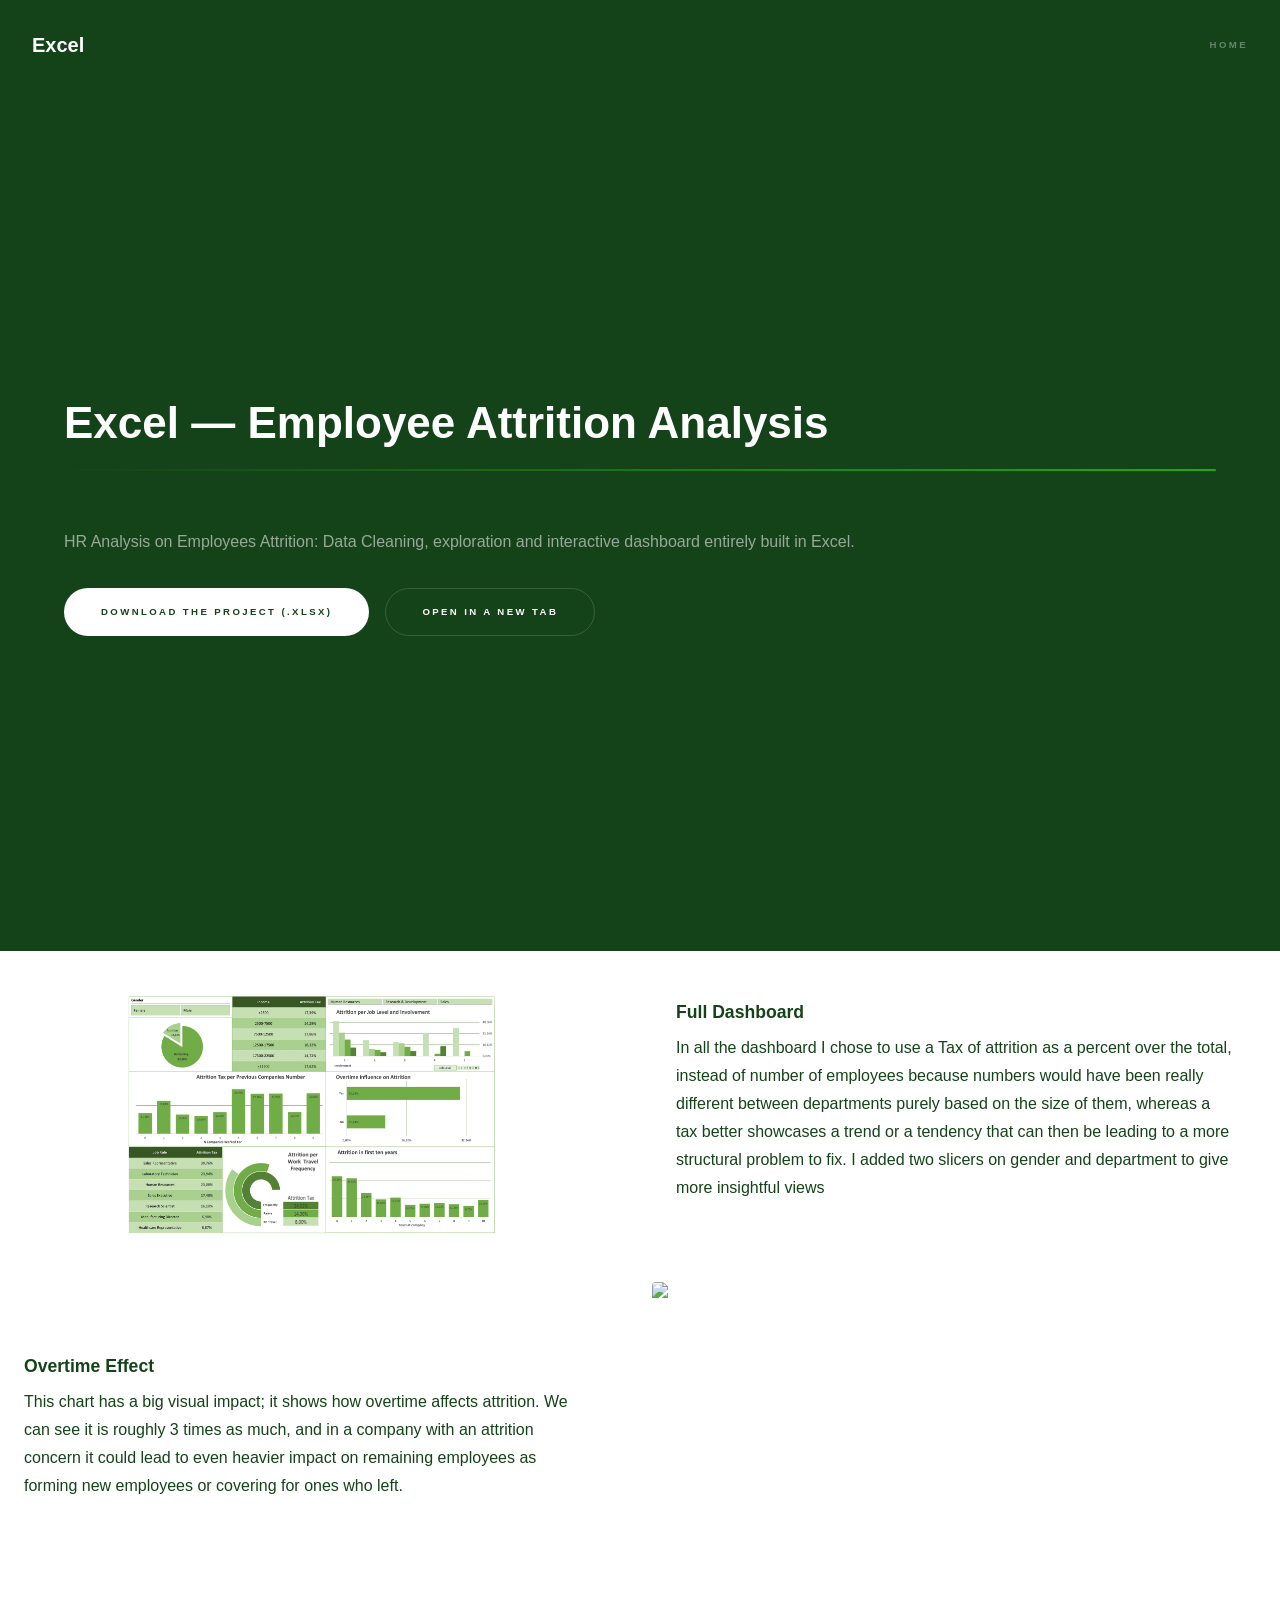
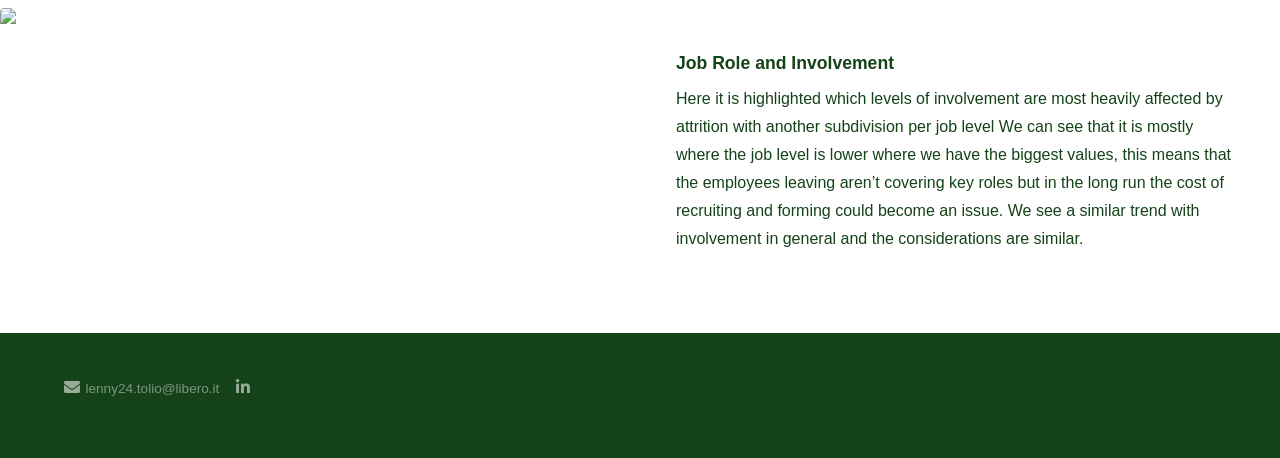
==== Excel.html @ 7ac7b828 "Add files via upload" ====
<!DOCTYPE HTML>

<html>
	<head>
		<title>Excel Project on Attrition</title>
		<meta charset="utf-8" />
		<meta name="viewport" content="width=device-width, initial-scale=1, user-scalable=no" />
		<link rel="stylesheet" href="assets/css/main.css" />
		<noscript><link rel="stylesheet" href="assets/css/noscript.css" /></noscript>
	</head>
	<body class="is-preload">

		<!-- Header -->
			<header id="header">
				<a class="title">Excel</a>
				<nav>
					<ul>
						<li><a href="index.html">Home</a></li>
					</ul>
				</nav>
			</header>

		<!-- Wrapper -->
			<div id="wrapper">

				<!-- Main: intro + open/download -->
					<section id="main" class="wrapper style1 fullscreen">
						<div class="inner">
							<h1 class="major">Excel — Employee Attrition Analysis</h1>
							<p>HR Analysis on Employees Attrition: Data Cleaning, exploration and interactive dashboard entirely built in Excel.</p>
							<ul class="actions">
								<!-- Sostituisci il percorso con quello reale del tuo file .xlsx -->
								<li><a href="C:\Users\lenny\Desktop\site\Excel_Project.xlsx" class="button primary" download>Download the Project (.xlsx)</a></li>
								<li><a href="C:\Users\lenny\Desktop\site\Excel_Project.xlsx" class="button" target="_blank" rel="noopener">Open in a new tab</a></li>
							</ul>
						</div>
					</section>

				<!-- Gallery: alternating image / text rows (replicable) -->
					<section id="gallery" class="wrapper project-gallery">
						<div class="whole">

							<!-- Row 1: image left, caption right -->
							<div class="row">
								<div class="image">
									<img src="images\Dashboard1.png" alt="Dashboard principale" />
								</div>
								<div class="caption">
									<h3>Full Dashboard</h3>
									<p>In all the dashboard I chose to use a Tax of attrition as a percent over the total, instead of number of employees because numbers would have been really different between departments purely based on the size of them, whereas a tax better showcases a trend or a tendency that can then be leading to a more structural problem to fix.
										I added two slicers on gender and department to give more insightful views</p>
								</div>
							</div>

							<!-- Row 2: caption left, image right (alternates automatically) -->
							<div class="row">
								<div class="image">
									<img src="C:\Users\lenny\Desktop\site\images\g4.jpg" alt="Analisi per reparto" />
								</div>
								<div class="caption">
									<h3>Overtime Effect</h3>
									<p>This chart has a big visual impact; it shows how overtime affects attrition.
									We can see it is roughly 3 times as much, and in a company with an attrition concern it could lead to even heavier impact on remaining employees as forming new employees or covering for ones who left.</p>
								</div>
							</div>

							<!-- Row 3: image left, caption right -->
							<div class="row">
								<div class="image">
									<img src="C:\Users\lenny\Desktop\site\images\g2.jpg" alt="Esplorazione dati" />
								</div>
								<div class="caption">
									<h3>Job Role and Involvement</h3>
									<p>Here it is highlighted which levels of involvement are most heavily affected by attrition with another subdivision per job level
										We can see that it is mostly where the job level is lower where we have the biggest values, this means that the employees leaving aren’t covering key roles but in the long run the cost of recruiting and forming could become an issue. We see a similar trend with involvement in general and the considerations are similar.</p>
								</div>
							</div>

							<!--
								Per aggiungere un'altra foto: copia un intero blocco <div class="row">...</div>
								e incollalo qui sotto. L'alternanza immagine/testo è automatica
								(righe pari e dispari si invertono da sole, non serve cambiare nulla a mano).
							-->

						</div>
					</section>

			</div>

		<!-- Footer -->
			<footer id="footer" class="wrapper style1-alt">
				<div class="inner">
					<ul class="icons">
						<li class="email-item">
							<a href="#" class="icon solid fa-envelope" id="copy-email" title="Copia l'indirizzo email"><span class="label">Email</span></a><span class="email-text" id="copy-email-text">lenny24.tolio@libero.it</span>
							<span class="copied-tip" id="copied-tip">Copiato negli appunti!</span>
						</li>
						<li><a href="https://www.linkedin.com/in/tuo-profilo" class="icon brands fa-linkedin-in"><span class="label">LinkedIn</span></a></li>
					</ul>
				</div>
			</footer>

		<!-- Scripts -->
			<script src="assets/js/jquery.min.js"></script>
			<script src="assets/js/jquery.scrollex.min.js"></script>
			<script src="assets/js/jquery.scrolly.min.js"></script>
			<script src="assets/js/browser.min.js"></script>
			<script src="assets/js/breakpoints.min.js"></script>
			<script src="assets/js/util.js"></script>
			<script src="assets/js/main.js"></script>

		<!-- Copy email to clipboard -->
			<script>
				(function () {
					var email = "lenny24.tolio@libero.it";
					var tip = document.getElementById("copied-tip");
					var showTip = function () {
						navigator.clipboard.writeText(email).then(function () {
							tip.classList.add("visible");
							setTimeout(function () { tip.classList.remove("visible"); }, 1800);
						});
					};
					document.getElementById("copy-email").addEventListener("click", function (e) {
						e.preventDefault();
						showTip();
					});
					document.getElementById("copy-email-text").addEventListener("click", showTip);
				})();
			</script>

	</body>
</html>
---- assets/css/main.css ----
@import url(fontawesome-all.min.css);

/*
	Hyperspace by HTML5 UP
	html5up.net | @ajlkn
	Free for personal and commercial use under the CCA 3.0 license (html5up.net/license)
*/

html, body, div, span, applet, object,
iframe, h1, h2, h3, h4, h5, h6, p, blockquote,
pre, a, abbr, acronym, address, big, cite,
code, del, dfn, em, img, ins, kbd, q, s, samp,
small, strike, strong, sub, sup, tt, var, b,
u, i, center, dl, dt, dd, ol, ul, li, fieldset,
form, label, legend, table, caption, tbody,
tfoot, thead, tr, th, td, article, aside,
canvas, details, embed, figure, figcaption,
footer, header, hgroup, menu, nav, output, ruby,
section, summary, time, mark, audio, video {
	margin: 0;
	padding: 0;
	border: 0;
	font-size: 100%;
	font: inherit;
	vertical-align: baseline;}

article, aside, details, figcaption, figure,
footer, header, hgroup, menu, nav, section {
	display: block;}

body {
	line-height: 1;
}

ol, ul {
	list-style: none;
}

blockquote, q {
	quotes: none;
}

	blockquote:before, blockquote:after, q:before, q:after {
		content: '';
		content: none;
	}

table {
	border-collapse: collapse;
	border-spacing: 0;
}

body {
	-webkit-text-size-adjust: none;
}

mark {
	background-color: transparent;
	color: inherit;
}

input::-moz-focus-inner {
	border: 0;
	padding: 0;
}

input, select, textarea {
	-moz-appearance: none;
	-webkit-appearance: none;
	-ms-appearance: none;
	appearance: none;
}

/* Basic */

	@-ms-viewport {
		width: device-width;
	}

	body {
		-ms-overflow-style: scrollbar;
	}

	@media screen and (max-width: 480px) {

		html, body {
			min-width: 320px;
		}

	}

	html {
		box-sizing: border-box;
	}

	*, *:before, *:after {
		box-sizing: inherit;
	}

	body {
		background: #154319;
	}

		body.is-preload *, body.is-preload *:before, body.is-preload *:after {
			-moz-animation: none !important;
			-webkit-animation: none !important;
			-ms-animation: none !important;
			animation: none !important;
			-moz-transition: none !important;
			-webkit-transition: none !important;
			-ms-transition: none !important;
			transition: none !important;
		}

/* Type */

	body, input, select, textarea {
		color: rgba(255, 255, 255, 0.55);
		font-family: Arial, Helvetica, sans-serif;
		font-size: 16.5pt;
		font-weight: normal;
		line-height: 1.75;
	}

		@media screen and (max-width: 1680px) {

			body, input, select, textarea {
				font-size: 13pt;
			}

		}

		@media screen and (max-width: 1280px) {

			body, input, select, textarea {
				font-size: 12pt;
			}

		}

		@media screen and (max-width: 360px) {

			body, input, select, textarea {
				font-size: 11pt;
			}

		}

	a {
		-moz-transition: color 0.2s ease, border-bottom-color 0.2s ease;
		-webkit-transition: color 0.2s ease, border-bottom-color 0.2s ease;
		-ms-transition: color 0.2s ease, border-bottom-color 0.2s ease;
		transition: color 0.2s ease, border-bottom-color 0.2s ease;
		border-bottom: dotted 1px rgba(255, 255, 255, 0.35);
		color: inherit;
		text-decoration: none;
	}

		a:hover {
			border-bottom-color: transparent;
			color: #ffffff;
		}

	strong, b {
		color: #ffffff;
		font-weight: bold;
	}

	em, i {
		font-style: italic;
	}

	p {
		margin: 0 0 2em 0;
	}

	h1, h2, h3, h4, h5, h6 {
		color: #ffffff;
		font-weight: bold;
		line-height: 1.5;
		margin: 0 0 0.5em 0;
	}

		h1 a, h2 a, h3 a, h4 a, h5 a, h6 a {
			color: inherit;
			text-decoration: none;
		}

	h1 {
		font-size: 2.75em;
	}

		h1.major {
			margin: 0 0 1.3em 0;
			position: relative;
			padding-bottom: 0.35em;
		}

			h1.major:after {
				background-image: -moz-linear-gradient(to right, #154319, #22a911);
				background-image: -webkit-linear-gradient(to right, #154319, #22a911);
				background-image: -ms-linear-gradient(to right, #154319, #22a911);
				background-image: linear-gradient(to right, #154319, #22a911);
				-moz-transition: max-width 0.2s ease;
				-webkit-transition: max-width 0.2s ease;
				-ms-transition: max-width 0.2s ease;
				transition: max-width 0.2s ease;
				border-radius: 0.2em;
				bottom: 0;
				content: '';
				height: 0.05em;
				position: absolute;
				right: 0;
				width: 100%;
			}

	h2 {
		font-size: 1.75em;
	}

	h3 {
		font-size: 1.1em;
	}

	h4 {
		font-size: 1em;
	}

	h5 {
		font-size: 0.8em;
	}

	h6 {
		font-size: 0.6em;
	}

	@media screen and (max-width: 736px) {

		h1 {
			font-size: 2em;
		}

		h2 {
			font-size: 1.25em;
		}

		h3 {
			font-size: 1em;
		}

		h4 {
			font-size: 0.8em;
		}

		h5 {
			font-size: 0.6em;
		}

		h6 {
			font-size: 0.6em;
		}

	}

	sub {
		font-size: 0.8em;
		position: relative;
		top: 0.5em;
	}

	sup {
		font-size: 0.8em;
		position: relative;
		top: -0.5em;
	}

	blockquote {
		border-left: solid 4px rgba(255, 255, 255, 0.15);
		font-style: italic;
		margin: 0 0 2em 0;
		padding: 0.5em 0 0.5em 2em;
	}

	code {
		background: rgba(255, 255, 255, 0.05);
		border-radius: 0.25em;
		border: solid 1px rgba(255, 255, 255, 0.15);
		font-family: "Courier New", monospace;
		font-size: 0.9em;
		margin: 0 0.25em;
		padding: 0.25em 0.65em;
	}

	pre {
		-webkit-overflow-scrolling: touch;
		font-family: "Courier New", monospace;
		font-size: 0.9em;
		margin: 0 0 2em 0;
	}

		pre code {
			display: block;
			line-height: 1.75em;
			padding: 1em 1.5em;
			overflow-x: auto;
		}

	hr {
		border: 0;
		border-bottom: solid 1px rgba(255, 255, 255, 0.15);
		margin: 2em 0;
	}

		hr.major {
			margin: 3em 0;
		}

	.align-left {
		text-align: left;
	}

	.align-center {
		text-align: center;
	}

	.align-right {
		text-align: right;
	}

/* Row */

	.row {
		display: flex;
		flex-wrap: wrap;
		box-sizing: border-box;
		align-items: stretch;
	}

		.row > * {
			box-sizing: border-box;
		}

		.row.gtr-uniform > * > :last-child {
			margin-bottom: 0;
		}

		.row.aln-left {
			justify-content: flex-start;
		}

		.row.aln-center {
			justify-content: center;
		}

		.row.aln-right {
			justify-content: flex-end;
		}

		.row.aln-top {
			align-items: flex-start;
		}

		.row.aln-middle {
			align-items: center;
		}

		.row.aln-bottom {
			align-items: flex-end;
		}

		.row > .imp {
			order: -1;
		}

		.row > .col-1 {
			width: 8.33333%;
		}

		.row > .off-1 {
			margin-left: 8.33333%;
		}

		.row > .col-2 {
			width: 16.66667%;
		}

		.row > .off-2 {
			margin-left: 16.66667%;
		}

		.row > .col-3 {
			width: 25%;
		}

		.row > .off-3 {
			margin-left: 25%;
		}

		.row > .col-4 {
			width: 33.33333%;
		}

		.row > .off-4 {
			margin-left: 33.33333%;
		}

		.row > .col-5 {
			width: 41.66667%;
		}

		.row > .off-5 {
			margin-left: 41.66667%;
		}

		.row > .col-6 {
			width: 50%;
		}

		.row > .off-6 {
			margin-left: 50%;
		}

		.row > .col-7 {
			width: 58.33333%;
		}

		.row > .off-7 {
			margin-left: 58.33333%;
		}

		.row > .col-8 {
			width: 66.66667%;
		}

		.row > .off-8 {
			margin-left: 66.66667%;
		}

		.row > .col-9 {
			width: 75%;
		}

		.row > .off-9 {
			margin-left: 75%;
		}

		.row > .col-10 {
			width: 83.33333%;
		}

		.row > .off-10 {
			margin-left: 83.33333%;
		}

		.row > .col-11 {
			width: 91.66667%;
		}

		.row > .off-11 {
			margin-left: 91.66667%;
		}

		.row > .col-12 {
			width: 100%;
		}

		.row > .off-12 {
			margin-left: 100%;
		}

		.row.gtr-0 {
			margin-top: 0;
			margin-left: 0em;
		}

			.row.gtr-0 > * {
				padding: 0 0 0 0em;
			}

			.row.gtr-0.gtr-uniform {
				margin-top: 0em;
			}

				.row.gtr-0.gtr-uniform > * {
					padding-top: 0em;
				}

		.row.gtr-25 {
			margin-top: 0;
			margin-left: -0.375em;
		}

			.row.gtr-25 > * {
				padding: 0 0 0 0.375em;
			}

			.row.gtr-25.gtr-uniform {
				margin-top: -0.375em;
			}

				.row.gtr-25.gtr-uniform > * {
					padding-top: 0.375em;
				}

		.row.gtr-50 {
			margin-top: 0;
			margin-left: -0.75em;
		}

			.row.gtr-50 > * {
				padding: 0 0 0 0.75em;
			}

			.row.gtr-50.gtr-uniform {
				margin-top: -0.75em;
			}

				.row.gtr-50.gtr-uniform > * {
					padding-top: 0.75em;
				}

		.row {
			margin-top: 0;
			margin-left: -1.5em;
		}

			.row > * {
				padding: 0 0 0 1.5em;
			}

			.row.gtr-uniform {
				margin-top: -1.5em;
			}

				.row.gtr-uniform > * {
					padding-top: 1.5em;
				}

		.row.gtr-150 {
			margin-top: 0;
			margin-left: -2.25em;
		}

			.row.gtr-150 > * {
				padding: 0 0 0 2.25em;
			}

			.row.gtr-150.gtr-uniform {
				margin-top: -2.25em;
			}

				.row.gtr-150.gtr-uniform > * {
					padding-top: 2.25em;
				}

		.row.gtr-200 {
			margin-top: 0;
			margin-left: -3em;
		}

			.row.gtr-200 > * {
				padding: 0 0 0 3em;
			}

			.row.gtr-200.gtr-uniform {
				margin-top: -3em;
			}

				.row.gtr-200.gtr-uniform > * {
					padding-top: 3em;
				}

		@media screen and (max-width: 1680px) {

			.row {
				display: flex;
				flex-wrap: wrap;
				box-sizing: border-box;
				align-items: stretch;
			}

				.row > * {
					box-sizing: border-box;
				}

				.row.gtr-uniform > * > :last-child {
					margin-bottom: 0;
				}

				.row.aln-left {
					justify-content: flex-start;
				}

				.row.aln-center {
					justify-content: center;
				}

				.row.aln-right {
					justify-content: flex-end;
				}

				.row.aln-top {
					align-items: flex-start;
				}

				.row.aln-middle {
					align-items: center;
				}

				.row.aln-bottom {
					align-items: flex-end;
				}

				.row > .imp-xlarge {
					order: -1;
				}

				.row > .col-1-xlarge {
					width: 8.33333%;
				}

				.row > .off-1-xlarge {
					margin-left: 8.33333%;
				}

				.row > .col-2-xlarge {
					width: 16.66667%;
				}

				.row > .off-2-xlarge {
					margin-left: 16.66667%;
				}

				.row > .col-3-xlarge {
					width: 25%;
				}

				.row > .off-3-xlarge {
					margin-left: 25%;
				}

				.row > .col-4-xlarge {
					width: 33.33333%;
				}

				.row > .off-4-xlarge {
					margin-left: 33.33333%;
				}

				.row > .col-5-xlarge {
					width: 41.66667%;
				}

				.row > .off-5-xlarge {
					margin-left: 41.66667%;
				}

				.row > .col-6-xlarge {
					width: 50%;
				}

				.row > .off-6-xlarge {
					margin-left: 50%;
				}

				.row > .col-7-xlarge {
					width: 58.33333%;
				}

				.row > .off-7-xlarge {
					margin-left: 58.33333%;
				}

				.row > .col-8-xlarge {
					width: 66.66667%;
				}

				.row > .off-8-xlarge {
					margin-left: 66.66667%;
				}

				.row > .col-9-xlarge {
					width: 75%;
				}

				.row > .off-9-xlarge {
					margin-left: 75%;
				}

				.row > .col-10-xlarge {
					width: 83.33333%;
				}

				.row > .off-10-xlarge {
					margin-left: 83.33333%;
				}

				.row > .col-11-xlarge {
					width: 91.66667%;
				}

				.row > .off-11-xlarge {
					margin-left: 91.66667%;
				}

				.row > .col-12-xlarge {
					width: 100%;
				}

				.row > .off-12-xlarge {
					margin-left: 100%;
				}

				.row.gtr-0 {
					margin-top: 0;
					margin-left: 0em;
				}

					.row.gtr-0 > * {
						padding: 0 0 0 0em;
					}

					.row.gtr-0.gtr-uniform {
						margin-top: 0em;
					}

						.row.gtr-0.gtr-uniform > * {
							padding-top: 0em;
						}

				.row.gtr-25 {
					margin-top: 0;
					margin-left: -0.375em;
				}

					.row.gtr-25 > * {
						padding: 0 0 0 0.375em;
					}

					.row.gtr-25.gtr-uniform {
						margin-top: -0.375em;
					}

						.row.gtr-25.gtr-uniform > * {
							padding-top: 0.375em;
						}

				.row.gtr-50 {
					margin-top: 0;
					margin-left: -0.75em;
				}

					.row.gtr-50 > * {
						padding: 0 0 0 0.75em;
					}

					.row.gtr-50.gtr-uniform {
						margin-top: -0.75em;
					}

						.row.gtr-50.gtr-uniform > * {
							padding-top: 0.75em;
						}

				.row {
					margin-top: 0;
					margin-left: -1.5em;
				}

					.row > * {
						padding: 0 0 0 1.5em;
					}

					.row.gtr-uniform {
						margin-top: -1.5em;
					}

						.row.gtr-uniform > * {
							padding-top: 1.5em;
						}

				.row.gtr-150 {
					margin-top: 0;
					margin-left: -2.25em;
				}

					.row.gtr-150 > * {
						padding: 0 0 0 2.25em;
					}

					.row.gtr-150.gtr-uniform {
						margin-top: -2.25em;
					}

						.row.gtr-150.gtr-uniform > * {
							padding-top: 2.25em;
						}

				.row.gtr-200 {
					margin-top: 0;
					margin-left: -3em;
				}

					.row.gtr-200 > * {
						padding: 0 0 0 3em;
					}

					.row.gtr-200.gtr-uniform {
						margin-top: -3em;
					}

						.row.gtr-200.gtr-uniform > * {
							padding-top: 3em;
						}

		}

		@media screen and (max-width: 1280px) {

			.row {
				display: flex;
				flex-wrap: wrap;
				box-sizing: border-box;
				align-items: stretch;
			}

				.row > * {
					box-sizing: border-box;
				}

				.row.gtr-uniform > * > :last-child {
					margin-bottom: 0;
				}

				.row.aln-left {
					justify-content: flex-start;
				}

				.row.aln-center {
					justify-content: center;
				}

				.row.aln-right {
					justify-content: flex-end;
				}

				.row.aln-top {
					align-items: flex-start;
				}

				.row.aln-middle {
					align-items: center;
				}

				.row.aln-bottom {
					align-items: flex-end;
				}

				.row > .imp-large {
					order: -1;
				}

				.row > .col-1-large {
					width: 8.33333%;
				}

				.row > .off-1-large {
					margin-left: 8.33333%;
				}

				.row > .col-2-large {
					width: 16.66667%;
				}

				.row > .off-2-large {
					margin-left: 16.66667%;
				}

				.row > .col-3-large {
					width: 25%;
				}

				.row > .off-3-large {
					margin-left: 25%;
				}

				.row > .col-4-large {
					width: 33.33333%;
				}

				.row > .off-4-large {
					margin-left: 33.33333%;
				}

				.row > .col-5-large {
					width: 41.66667%;
				}

				.row > .off-5-large {
					margin-left: 41.66667%;
				}

				.row > .col-6-large {
					width: 50%;
				}

				.row > .off-6-large {
					margin-left: 50%;
				}

				.row > .col-7-large {
					width: 58.33333%;
				}

				.row > .off-7-large {
					margin-left: 58.33333%;
				}

				.row > .col-8-large {
					width: 66.66667%;
				}

				.row > .off-8-large {
					margin-left: 66.66667%;
				}

				.row > .col-9-large {
					width: 75%;
				}

				.row > .off-9-large {
					margin-left: 75%;
				}

				.row > .col-10-large {
					width: 83.33333%;
				}

				.row > .off-10-large {
					margin-left: 83.33333%;
				}

				.row > .col-11-large {
					width: 91.66667%;
				}

				.row > .off-11-large {
					margin-left: 91.66667%;
				}

				.row > .col-12-large {
					width: 100%;
				}

				.row > .off-12-large {
					margin-left: 100%;
				}

				.row.gtr-0 {
					margin-top: 0;
					margin-left: 0em;
				}

					.row.gtr-0 > * {
						padding: 0 0 0 0em;
					}

					.row.gtr-0.gtr-uniform {
						margin-top: 0em;
					}

						.row.gtr-0.gtr-uniform > * {
							padding-top: 0em;
						}

				.row.gtr-25 {
					margin-top: 0;
					margin-left: -0.375em;
				}

					.row.gtr-25 > * {
						padding: 0 0 0 0.375em;
					}

					.row.gtr-25.gtr-uniform {
						margin-top: -0.375em;
					}

						.row.gtr-25.gtr-uniform > * {
							padding-top: 0.375em;
						}

				.row.gtr-50 {
					margin-top: 0;
					margin-left: -0.75em;
				}

					.row.gtr-50 > * {
						padding: 0 0 0 0.75em;
					}

					.row.gtr-50.gtr-uniform {
						margin-top: -0.75em;
					}

						.row.gtr-50.gtr-uniform > * {
							padding-top: 0.75em;
						}

				.row {
					margin-top: 0;
					margin-left: -1.5em;
				}

					.row > * {
						padding: 0 0 0 1.5em;
					}

					.row.gtr-uniform {
						margin-top: -1.5em;
					}

						.row.gtr-uniform > * {
							padding-top: 1.5em;
						}

				.row.gtr-150 {
					margin-top: 0;
					margin-left: -2.25em;
				}

					.row.gtr-150 > * {
						padding: 0 0 0 2.25em;
					}

					.row.gtr-150.gtr-uniform {
						margin-top: -2.25em;
					}

						.row.gtr-150.gtr-uniform > * {
							padding-top: 2.25em;
						}

				.row.gtr-200 {
					margin-top: 0;
					margin-left: -3em;
				}

					.row.gtr-200 > * {
						padding: 0 0 0 3em;
					}

					.row.gtr-200.gtr-uniform {
						margin-top: -3em;
					}

						.row.gtr-200.gtr-uniform > * {
							padding-top: 3em;
						}

		}

		@media screen and (max-width: 980px) {

			.row {
				display: flex;
				flex-wrap: wrap;
				box-sizing: border-box;
				align-items: stretch;
			}

				.row > * {
					box-sizing: border-box;
				}

				.row.gtr-uniform > * > :last-child {
					margin-bottom: 0;
				}

				.row.aln-left {
					justify-content: flex-start;
				}

				.row.aln-center {
					justify-content: center;
				}

				.row.aln-right {
					justify-content: flex-end;
				}

				.row.aln-top {
					align-items: flex-start;
				}

				.row.aln-middle {
					align-items: center;
				}

				.row.aln-bottom {
					align-items: flex-end;
				}

				.row > .imp-medium {
					order: -1;
				}

				.row > .col-1-medium {
					width: 8.33333%;
				}

				.row > .off-1-medium {
					margin-left: 8.33333%;
				}

				.row > .col-2-medium {
					width: 16.66667%;
				}

				.row > .off-2-medium {
					margin-left: 16.66667%;
				}

				.row > .col-3-medium {
					width: 25%;
				}

				.row > .off-3-medium {
					margin-left: 25%;
				}

				.row > .col-4-medium {
					width: 33.33333%;
				}

				.row > .off-4-medium {
					margin-left: 33.33333%;
				}

				.row > .col-5-medium {
					width: 41.66667%;
				}

				.row > .off-5-medium {
					margin-left: 41.66667%;
				}

				.row > .col-6-medium {
					width: 50%;
				}

				.row > .off-6-medium {
					margin-left: 50%;
				}

				.row > .col-7-medium {
					width: 58.33333%;
				}

				.row > .off-7-medium {
					margin-left: 58.33333%;
				}

				.row > .col-8-medium {
					width: 66.66667%;
				}

				.row > .off-8-medium {
					margin-left: 66.66667%;
				}

				.row > .col-9-medium {
					width: 75%;
				}

				.row > .off-9-medium {
					margin-left: 75%;
				}

				.row > .col-10-medium {
					width: 83.33333%;
				}

				.row > .off-10-medium {
					margin-left: 83.33333%;
				}

				.row > .col-11-medium {
					width: 91.66667%;
				}

				.row > .off-11-medium {
					margin-left: 91.66667%;
				}

				.row > .col-12-medium {
					width: 100%;
				}

				.row > .off-12-medium {
					margin-left: 100%;
				}

				.row.gtr-0 {
					margin-top: 0;
					margin-left: 0em;
				}

					.row.gtr-0 > * {
						padding: 0 0 0 0em;
					}

					.row.gtr-0.gtr-uniform {
						margin-top: 0em;
					}

						.row.gtr-0.gtr-uniform > * {
							padding-top: 0em;
						}

				.row.gtr-25 {
					margin-top: 0;
					margin-left: -0.375em;
				}

					.row.gtr-25 > * {
						padding: 0 0 0 0.375em;
					}

					.row.gtr-25.gtr-uniform {
						margin-top: -0.375em;
					}

						.row.gtr-25.gtr-uniform > * {
							padding-top: 0.375em;
						}

				.row.gtr-50 {
					margin-top: 0;
					margin-left: -0.75em;
				}

					.row.gtr-50 > * {
						padding: 0 0 0 0.75em;
					}

					.row.gtr-50.gtr-uniform {
						margin-top: -0.75em;
					}

						.row.gtr-50.gtr-uniform > * {
							padding-top: 0.75em;
						}

				.row {
					margin-top: 0;
					margin-left: -1.5em;
				}

					.row > * {
						padding: 0 0 0 1.5em;
					}

					.row.gtr-uniform {
						margin-top: -1.5em;
					}

						.row.gtr-uniform > * {
							padding-top: 1.5em;
						}

				.row.gtr-150 {
					margin-top: 0;
					margin-left: -2.25em;
				}

					.row.gtr-150 > * {
						padding: 0 0 0 2.25em;
					}

					.row.gtr-150.gtr-uniform {
						margin-top: -2.25em;
					}

						.row.gtr-150.gtr-uniform > * {
							padding-top: 2.25em;
						}

				.row.gtr-200 {
					margin-top: 0;
					margin-left: -3em;
				}

					.row.gtr-200 > * {
						padding: 0 0 0 3em;
					}

					.row.gtr-200.gtr-uniform {
						margin-top: -3em;
					}

						.row.gtr-200.gtr-uniform > * {
							padding-top: 3em;
						}

		}

		@media screen and (max-width: 736px) {

			.row {
				display: flex;
				flex-wrap: wrap;
				box-sizing: border-box;
				align-items: stretch;
			}

				.row > * {
					box-sizing: border-box;
				}

				.row.gtr-uniform > * > :last-child {
					margin-bottom: 0;
				}

				.row.aln-left {
					justify-content: flex-start;
				}

				.row.aln-center {
					justify-content: center;
				}

				.row.aln-right {
					justify-content: flex-end;
				}

				.row.aln-top {
					align-items: flex-start;
				}

				.row.aln-middle {
					align-items: center;
				}

				.row.aln-bottom {
					align-items: flex-end;
				}

				.row > .imp-small {
					order: -1;
				}

				.row > .col-1-small {
					width: 8.33333%;
				}

				.row > .off-1-small {
					margin-left: 8.33333%;
				}

				.row > .col-2-small {
					width: 16.66667%;
				}

				.row > .off-2-small {
					margin-left: 16.66667%;
				}

				.row > .col-3-small {
					width: 25%;
				}

				.row > .off-3-small {
					margin-left: 25%;
				}

				.row > .col-4-small {
					width: 33.33333%;
				}

				.row > .off-4-small {
					margin-left: 33.33333%;
				}

				.row > .col-5-small {
					width: 41.66667%;
				}

				.row > .off-5-small {
					margin-left: 41.66667%;
				}

				.row > .col-6-small {
					width: 50%;
				}

				.row > .off-6-small {
					margin-left: 50%;
				}

				.row > .col-7-small {
					width: 58.33333%;
				}

				.row > .off-7-small {
					margin-left: 58.33333%;
				}

				.row > .col-8-small {
					width: 66.66667%;
				}

				.row > .off-8-small {
					margin-left: 66.66667%;
				}

				.row > .col-9-small {
					width: 75%;
				}

				.row > .off-9-small {
					margin-left: 75%;
				}

				.row > .col-10-small {
					width: 83.33333%;
				}

				.row > .off-10-small {
					margin-left: 83.33333%;
				}

				.row > .col-11-small {
					width: 91.66667%;
				}

				.row > .off-11-small {
					margin-left: 91.66667%;
				}

				.row > .col-12-small {
					width: 100%;
				}

				.row > .off-12-small {
					margin-left: 100%;
				}

				.row.gtr-0 {
					margin-top: 0;
					margin-left: 0em;
				}

					.row.gtr-0 > * {
						padding: 0 0 0 0em;
					}

					.row.gtr-0.gtr-uniform {
						margin-top: 0em;
					}

						.row.gtr-0.gtr-uniform > * {
							padding-top: 0em;
						}

				.row.gtr-25 {
					margin-top: 0;
					margin-left: -0.375em;
				}

					.row.gtr-25 > * {
						padding: 0 0 0 0.375em;
					}

					.row.gtr-25.gtr-uniform {
						margin-top: -0.375em;
					}

						.row.gtr-25.gtr-uniform > * {
							padding-top: 0.375em;
						}

				.row.gtr-50 {
					margin-top: 0;
					margin-left: -0.75em;
				}

					.row.gtr-50 > * {
						padding: 0 0 0 0.75em;
					}

					.row.gtr-50.gtr-uniform {
						margin-top: -0.75em;
					}

						.row.gtr-50.gtr-uniform > * {
							padding-top: 0.75em;
						}

				.row {
					margin-top: 0;
					margin-left: -1.5em;
				}

					.row > * {
						padding: 0 0 0 1.5em;
					}

					.row.gtr-uniform {
						margin-top: -1.5em;
					}

						.row.gtr-uniform > * {
							padding-top: 1.5em;
						}

				.row.gtr-150 {
					margin-top: 0;
					margin-left: -2.25em;
				}

					.row.gtr-150 > * {
						padding: 0 0 0 2.25em;
					}

					.row.gtr-150.gtr-uniform {
						margin-top: -2.25em;
					}

						.row.gtr-150.gtr-uniform > * {
							padding-top: 2.25em;
						}

				.row.gtr-200 {
					margin-top: 0;
					margin-left: -3em;
				}

					.row.gtr-200 > * {
						padding: 0 0 0 3em;
					}

					.row.gtr-200.gtr-uniform {
						margin-top: -3em;
					}

						.row.gtr-200.gtr-uniform > * {
							padding-top: 3em;
						}

		}

		@media screen and (max-width: 480px) {

			.row {
				display: flex;
				flex-wrap: wrap;
				box-sizing: border-box;
				align-items: stretch;
			}

				.row > * {
					box-sizing: border-box;
				}

				.row.gtr-uniform > * > :last-child {
					margin-bottom: 0;
				}

				.row.aln-left {
					justify-content: flex-start;
				}

				.row.aln-center {
					justify-content: center;
				}

				.row.aln-right {
					justify-content: flex-end;
				}

				.row.aln-top {
					align-items: flex-start;
				}

				.row.aln-middle {
					align-items: center;
				}

				.row.aln-bottom {
					align-items: flex-end;
				}

				.row > .imp-xsmall {
					order: -1;
				}

				.row > .col-1-xsmall {
					width: 8.33333%;
				}

				.row > .off-1-xsmall {
					margin-left: 8.33333%;
				}

				.row > .col-2-xsmall {
					width: 16.66667%;
				}

				.row > .off-2-xsmall {
					margin-left: 16.66667%;
				}

				.row > .col-3-xsmall {
					width: 25%;
				}

				.row > .off-3-xsmall {
					margin-left: 25%;
				}

				.row > .col-4-xsmall {
					width: 33.33333%;
				}

				.row > .off-4-xsmall {
					margin-left: 33.33333%;
				}

				.row > .col-5-xsmall {
					width: 41.66667%;
				}

				.row > .off-5-xsmall {
					margin-left: 41.66667%;
				}

				.row > .col-6-xsmall {
					width: 50%;
				}

				.row > .off-6-xsmall {
					margin-left: 50%;
				}

				.row > .col-7-xsmall {
					width: 58.33333%;
				}

				.row > .off-7-xsmall {
					margin-left: 58.33333%;
				}

				.row > .col-8-xsmall {
					width: 66.66667%;
				}

				.row > .off-8-xsmall {
					margin-left: 66.66667%;
				}

				.row > .col-9-xsmall {
					width: 75%;
				}

				.row > .off-9-xsmall {
					margin-left: 75%;
				}

				.row > .col-10-xsmall {
					width: 83.33333%;
				}

				.row > .off-10-xsmall {
					margin-left: 83.33333%;
				}

				.row > .col-11-xsmall {
					width: 91.66667%;
				}

				.row > .off-11-xsmall {
					margin-left: 91.66667%;
				}

				.row > .col-12-xsmall {
					width: 100%;
				}

				.row > .off-12-xsmall {
					margin-left: 100%;
				}

				.row.gtr-0 {
					margin-top: 0;
					margin-left: 0em;
				}

					.row.gtr-0 > * {
						padding: 0 0 0 0em;
					}

					.row.gtr-0.gtr-uniform {
						margin-top: 0em;
					}

						.row.gtr-0.gtr-uniform > * {
							padding-top: 0em;
						}

				.row.gtr-25 {
					margin-top: 0;
					margin-left: -0.375em;
				}

					.row.gtr-25 > * {
						padding: 0 0 0 0.375em;
					}

					.row.gtr-25.gtr-uniform {
						margin-top: -0.375em;
					}

						.row.gtr-25.gtr-uniform > * {
							padding-top: 0.375em;
						}

				.row.gtr-50 {
					margin-top: 0;
					margin-left: -0.75em;
				}

					.row.gtr-50 > * {
						padding: 0 0 0 0.75em;
					}

					.row.gtr-50.gtr-uniform {
						margin-top: -0.75em;
					}

						.row.gtr-50.gtr-uniform > * {
							padding-top: 0.75em;
						}

				.row {
					margin-top: 0;
					margin-left: -1.5em;
				}

					.row > * {
						padding: 0 0 0 1.5em;
					}

					.row.gtr-uniform {
						margin-top: -1.5em;
					}

						.row.gtr-uniform > * {
							padding-top: 1.5em;
						}

				.row.gtr-150 {
					margin-top: 0;
					margin-left: -2.25em;
				}

					.row.gtr-150 > * {
						padding: 0 0 0 2.25em;
					}

					.row.gtr-150.gtr-uniform {
						margin-top: -2.25em;
					}

						.row.gtr-150.gtr-uniform > * {
							padding-top: 2.25em;
						}

				.row.gtr-200 {
					margin-top: 0;
					margin-left: -3em;
				}

					.row.gtr-200 > * {
						padding: 0 0 0 3em;
					}

					.row.gtr-200.gtr-uniform {
						margin-top: -3em;
					}

						.row.gtr-200.gtr-uniform > * {
							padding-top: 3em;
						}

		}

/* Box */

	.box {
		border-radius: 0.25em;
		border: solid 1px rgba(255, 255, 255, 0.15);
		margin-bottom: 2em;
		padding: 1.5em;
	}

		.box > :last-child,
		.box > :last-child > :last-child,
		.box > :last-child > :last-child > :last-child {
			margin-bottom: 0;
		}

		.box.alt {
			border: 0;
			border-radius: 0;
			padding: 0;
		}

/* Button */

	input[type="submit"],
	input[type="reset"],
	input[type="button"],
	button,
	.button {
		-moz-appearance: none;
		-webkit-appearance: none;
		-ms-appearance: none;
		appearance: none;
		-moz-transition: border-color 0.2s ease;
		-webkit-transition: border-color 0.2s ease;
		-ms-transition: border-color 0.2s ease;
		transition: border-color 0.2s ease;
		background-color: transparent;
		border: solid 1px !important;
		border-color: rgba(255, 255, 255, 0.15) !important;
		border-radius: 3em;
		color: #ffffff !important;
		cursor: pointer;
		display: inline-block;
		font-size: 0.6em;
		font-weight: bold;
		height: calc(4.75em + 2px);
		letter-spacing: 0.25em;
		line-height: 4.75em;
		outline: 0;
		padding: 0 3.75em;
		position: relative;
		text-align: center;
		text-decoration: none;
		text-transform: uppercase;
		white-space: nowrap;
	}

		input[type="submit"]:after,
		input[type="reset"]:after,
		input[type="button"]:after,
		button:after,
		.button:after {
			-moz-transform: scale(0.25);
			-webkit-transform: scale(0.25);
			-ms-transform: scale(0.25);
			transform: scale(0.25);
			pointer-events: none;
			-moz-transition: opacity 0.2s ease, -moz-transform 0.2s ease;
			-webkit-transition: opacity 0.2s ease, -webkit-transform 0.2s ease;
			-ms-transition: opacity 0.2s ease, -ms-transform 0.2s ease;
			transition: opacity 0.2s ease, transform 0.2s ease;
			background: #ffffff;
			border-radius: 3em;
			content: '';
			height: 100%;
			left: 0;
			opacity: 0;
			position: absolute;
			top: 0;
			width: 100%;
		}

		input[type="submit"].icon:before,
		input[type="reset"].icon:before,
		input[type="button"].icon:before,
		button.icon:before,
		.button.icon:before {
			margin-right: 0.75em;
		}

		input[type="submit"].fit,
		input[type="reset"].fit,
		input[type="button"].fit,
		button.fit,
		.button.fit {
			width: 100%;
		}

		input[type="submit"].small,
		input[type="reset"].small,
		input[type="button"].small,
		button.small,
		.button.small {
			font-size: 0.4em;
		}

		input[type="submit"].large,
		input[type="reset"].large,
		input[type="button"].large,
		button.large,
		.button.large {
			font-size: 0.8em;
		}

		input[type="submit"].primary,
		input[type="reset"].primary,
		input[type="button"].primary,
		button.primary,
		.button.primary {
			background-color: #ffffff;
			color: #154319 !important;
		}

			input[type="submit"].primary:after,
			input[type="reset"].primary:after,
			input[type="button"].primary:after,
			button.primary:after,
			.button.primary:after {
				display: none;
			}

		input[type="submit"].disabled, input[type="submit"]:disabled,
		input[type="reset"].disabled,
		input[type="reset"]:disabled,
		input[type="button"].disabled,
		input[type="button"]:disabled,
		button.disabled,
		button:disabled,
		.button.disabled,
		.button:disabled {
			cursor: default;
			opacity: 0.5;
			pointer-events: none;
		}

		input[type="submit"]:hover,
		input[type="reset"]:hover,
		input[type="button"]:hover,
		button:hover,
		.button:hover {
			border-color: rgba(255, 255, 255, 0.55) !important;
		}

			input[type="submit"]:hover:after,
			input[type="reset"]:hover:after,
			input[type="button"]:hover:after,
			button:hover:after,
			.button:hover:after {
				opacity: 0.05;
				-moz-transform: scale(1);
				-webkit-transform: scale(1);
				-ms-transform: scale(1);
				transform: scale(1);
			}

			input[type="submit"]:hover:active,
			input[type="reset"]:hover:active,
			input[type="button"]:hover:active,
			button:hover:active,
			.button:hover:active {
				border-color: #ffffff !important;
			}

				input[type="submit"]:hover:active:after,
				input[type="reset"]:hover:active:after,
				input[type="button"]:hover:active:after,
				button:hover:active:after,
				.button:hover:active:after {
					opacity: 0.1;
				}

/* Features */

	.features {
		display: -moz-flex;
		display: -webkit-flex;
		display: -ms-flex;
		display: flex;
		-moz-flex-wrap: wrap;
		-webkit-flex-wrap: wrap;
		-ms-flex-wrap: wrap;
		flex-wrap: wrap;
		border-radius: 0.25em;
		border: solid 1px rgba(255, 255, 255, 0.15);
		background: rgba(255, 255, 255, 0.05);
		margin: 0 0 2em 0;
	}

		.features section {
			padding: 3.5em 3em 1em 7em ;
			width: 50%;
			border-top: solid 1px rgba(255, 255, 255, 0.15);
			position: relative;
		}

			.features section:nth-child(-n + 2) {
				border-top-width: 0;
			}

			.features section:nth-child(2n) {
				border-left: solid 1px rgba(255, 255, 255, 0.15);
			}

			.features section .icon {
				-moz-transition: opacity 0.5s ease, -moz-transform 0.5s ease;
				-webkit-transition: opacity 0.5s ease, -webkit-transform 0.5s ease;
				-ms-transition: opacity 0.5s ease, -ms-transform 0.5s ease;
				transition: opacity 0.5s ease, transform 0.5s ease;
				-moz-transition-delay: 1s;
				-webkit-transition-delay: 1s;
				-ms-transition-delay: 1s;
				transition-delay: 1s;
				-moz-transform: scale(1);
				-webkit-transform: scale(1);
				-ms-transform: scale(1);
				transform: scale(1);
				position: absolute;
				left: 3em;
				top: 3em;
				opacity: 1;
			}

			.features section:nth-child(1) .icon {
				-moz-transition-delay: 0.15s;
				-webkit-transition-delay: 0.15s;
				-ms-transition-delay: 0.15s;
				transition-delay: 0.15s;
			}

			.features section:nth-child(2) .icon {
				-moz-transition-delay: 0.3s;
				-webkit-transition-delay: 0.3s;
				-ms-transition-delay: 0.3s;
				transition-delay: 0.3s;
			}

			.features section:nth-child(3) .icon {
				-moz-transition-delay: 0.45s;
				-webkit-transition-delay: 0.45s;
				-ms-transition-delay: 0.45s;
				transition-delay: 0.45s;
			}

			.features section:nth-child(4) .icon {
				-moz-transition-delay: 0.6s;
				-webkit-transition-delay: 0.6s;
				-ms-transition-delay: 0.6s;
				transition-delay: 0.6s;
			}

			.features section:nth-child(5) .icon {
				-moz-transition-delay: 0.75s;
				-webkit-transition-delay: 0.75s;
				-ms-transition-delay: 0.75s;
				transition-delay: 0.75s;
			}

			.features section:nth-child(6) .icon {
				-moz-transition-delay: 0.9s;
				-webkit-transition-delay: 0.9s;
				-ms-transition-delay: 0.9s;
				transition-delay: 0.9s;
			}

			.features section:nth-child(7) .icon {
				-moz-transition-delay: 1.05s;
				-webkit-transition-delay: 1.05s;
				-ms-transition-delay: 1.05s;
				transition-delay: 1.05s;
			}

			.features section:nth-child(8) .icon {
				-moz-transition-delay: 1.2s;
				-webkit-transition-delay: 1.2s;
				-ms-transition-delay: 1.2s;
				transition-delay: 1.2s;
			}

			.features section:nth-child(9) .icon {
				-moz-transition-delay: 1.35s;
				-webkit-transition-delay: 1.35s;
				-ms-transition-delay: 1.35s;
				transition-delay: 1.35s;
			}

			.features section:nth-child(10) .icon {
				-moz-transition-delay: 1.5s;
				-webkit-transition-delay: 1.5s;
				-ms-transition-delay: 1.5s;
				transition-delay: 1.5s;
			}

			.features section:nth-child(11) .icon {
				-moz-transition-delay: 1.65s;
				-webkit-transition-delay: 1.65s;
				-ms-transition-delay: 1.65s;
				transition-delay: 1.65s;
			}

			.features section:nth-child(12) .icon {
				-moz-transition-delay: 1.8s;
				-webkit-transition-delay: 1.8s;
				-ms-transition-delay: 1.8s;
				transition-delay: 1.8s;
			}

			.features section:nth-child(13) .icon {
				-moz-transition-delay: 1.95s;
				-webkit-transition-delay: 1.95s;
				-ms-transition-delay: 1.95s;
				transition-delay: 1.95s;
			}

			.features section:nth-child(14) .icon {
				-moz-transition-delay: 2.1s;
				-webkit-transition-delay: 2.1s;
				-ms-transition-delay: 2.1s;
				transition-delay: 2.1s;
			}

			.features section:nth-child(15) .icon {
				-moz-transition-delay: 2.25s;
				-webkit-transition-delay: 2.25s;
				-ms-transition-delay: 2.25s;
				transition-delay: 2.25s;
			}

			.features section:nth-child(16) .icon {
				-moz-transition-delay: 2.4s;
				-webkit-transition-delay: 2.4s;
				-ms-transition-delay: 2.4s;
				transition-delay: 2.4s;
			}

			.features section:nth-child(17) .icon {
				-moz-transition-delay: 2.55s;
				-webkit-transition-delay: 2.55s;
				-ms-transition-delay: 2.55s;
				transition-delay: 2.55s;
			}

			.features section:nth-child(18) .icon {
				-moz-transition-delay: 2.7s;
				-webkit-transition-delay: 2.7s;
				-ms-transition-delay: 2.7s;
				transition-delay: 2.7s;
			}

			.features section:nth-child(19) .icon {
				-moz-transition-delay: 2.85s;
				-webkit-transition-delay: 2.85s;
				-ms-transition-delay: 2.85s;
				transition-delay: 2.85s;
			}

			.features section:nth-child(20) .icon {
				-moz-transition-delay: 3s;
				-webkit-transition-delay: 3s;
				-ms-transition-delay: 3s;
				transition-delay: 3s;
			}

		.features.inactive section .icon {
			-moz-transform: scale(0.5);
			-webkit-transform: scale(0.5);
			-ms-transform: scale(0.5);
			transform: scale(0.5);
			opacity: 0;
		}

		@media screen and (max-width: 980px) {

			.features {
				display: block;
			}

				.features section {
					border-top-width: 1px !important;
					border-left-width: 0 !important;
					width: 100%;
				}

					.features section:first-child {
						border-top-width: 0 !important;
					}

		}

		@media screen and (max-width: 736px) {

			.features section {
				padding: 2.5em 1.5em 0.1em 5.5em ;
			}

				.features section .icon {
					left: 1.5em;
					top: 2em;
				}

		}

		@media screen and (max-width: 480px) {

			.features section {
				padding: 2em 1.5em 0.1em 1.5em ;
			}

				.features section .icon {
					left: 0;
					position: relative;
					top: 0;
				}

		}

/* Form */

	form {
		margin: 0 0 2em 0;
	}

		form > :last-child {
			margin-bottom: 0;
		}

		form > .fields {
			display: -moz-flex;
			display: -webkit-flex;
			display: -ms-flex;
			display: flex;
			-moz-flex-wrap: wrap;
			-webkit-flex-wrap: wrap;
			-ms-flex-wrap: wrap;
			flex-wrap: wrap;
			width: calc(100% + 3em);
			margin: -1.5em 0 2em -1.5em;
		}

			form > .fields > .field {
				-moz-flex-grow: 0;
				-webkit-flex-grow: 0;
				-ms-flex-grow: 0;
				flex-grow: 0;
				-moz-flex-shrink: 0;
				-webkit-flex-shrink: 0;
				-ms-flex-shrink: 0;
				flex-shrink: 0;
				padding: 1.5em 0 0 1.5em;
				width: calc(100% - 1.5em);
			}

				form > .fields > .field.half {
					width: calc(50% - 0.75em);
				}

				form > .fields > .field.third {
					width: calc(100%/3 - 0.5em);
				}

				form > .fields > .field.quarter {
					width: calc(25% - 0.375em);
				}

		@media screen and (max-width: 480px) {

			form > .fields {
				width: calc(100% + 3em);
				margin: -1.5em 0 2em -1.5em;
			}

				form > .fields > .field {
					padding: 1.5em 0 0 1.5em;
					width: calc(100% - 1.5em);
				}

					form > .fields > .field.half {
						width: calc(100% - 1.5em);
					}

					form > .fields > .field.third {
						width: calc(100% - 1.5em);
					}

					form > .fields > .field.quarter {
						width: calc(100% - 1.5em);
					}

		}

	label {
		color: #ffffff;
		font-weight: bold;
		line-height: 1.5;
		margin: 0 0 0.7em 0;
		display: block;
		font-size: 1.1em;
	}

	input[type="text"],
	input[type="password"],
	input[type="email"],
	input[type="tel"],
	select,
	textarea {
		-moz-appearance: none;
		-webkit-appearance: none;
		-ms-appearance: none;
		appearance: none;
		background: rgba(255, 255, 255, 0.05);
		border-radius: 0.25em;
		border: none;
		border: solid 1px rgba(255, 255, 255, 0.15);
		color: inherit;
		display: block;
		outline: 0;
		padding: 0 1em;
		text-decoration: none;
		width: 100%;
	}

		input[type="text"]:invalid,
		input[type="password"]:invalid,
		input[type="email"]:invalid,
		input[type="tel"]:invalid,
		select:invalid,
		textarea:invalid {
			box-shadow: none;
		}

		input[type="text"]:focus,
		input[type="password"]:focus,
		input[type="email"]:focus,
		input[type="tel"]:focus,
		select:focus,
		textarea:focus {
			border-color: #ffffff;
			box-shadow: 0 0 0 1px #ffffff;
		}

	select {
		background-image: url("data:image/svg+xml;charset=utf8,%3Csvg xmlns='http://www.w3.org/2000/svg' width='40' height='40' preserveAspectRatio='none' viewBox='0 0 40 40'%3E%3Cpath d='M9.4,12.3l10.4,10.4l10.4-10.4c0.2-0.2,0.5-0.4,0.9-0.4c0.3,0,0.6,0.1,0.9,0.4l3.3,3.3c0.2,0.2,0.4,0.5,0.4,0.9 c0,0.4-0.1,0.6-0.4,0.9L20.7,31.9c-0.2,0.2-0.5,0.4-0.9,0.4c-0.3,0-0.6-0.1-0.9-0.4L4.3,17.3c-0.2-0.2-0.4-0.5-0.4-0.9 c0-0.4,0.1-0.6,0.4-0.9l3.3-3.3c0.2-0.2,0.5-0.4,0.9-0.4S9.1,12.1,9.4,12.3z' fill='rgba(255, 255, 255, 0.15)' /%3E%3C/svg%3E");
		background-size: 1.25rem;
		background-repeat: no-repeat;
		background-position: calc(100% - 1rem) center;
		height: 2.75em;
		padding-right: 2.75em;
		text-overflow: ellipsis;
	}

		select option {
			color: #ffffff;
			background: #154319;
		}

		select:focus::-ms-value {
			background-color: transparent;
		}

		select::-ms-expand {
			display: none;
		}

	input[type="text"],
	input[type="password"],
	input[type="email"],
	select {
		height: 2.75em;
	}

	textarea {
		padding: 0.75em 1em;
	}

		body.is-ie textarea {
			min-height: 10em;
		}

	input[type="checkbox"],
	input[type="radio"] {
		-moz-appearance: none;
		-webkit-appearance: none;
		-ms-appearance: none;
		appearance: none;
		display: block;
		float: left;
		margin-right: -2em;
		opacity: 0;
		width: 1em;
		z-index: -1;
	}

		input[type="checkbox"] + label,
		input[type="radio"] + label {
			text-decoration: none;
			color: rgba(255, 255, 255, 0.55);
			cursor: pointer;
			display: inline-block;
			font-size: 1em;
			font-weight: normal;
			padding-left: 2.4em;
			padding-right: 0.75em;
			position: relative;
		}

			input[type="checkbox"] + label:before,
			input[type="radio"] + label:before {
				-moz-osx-font-smoothing: grayscale;
				-webkit-font-smoothing: antialiased;
				display: inline-block;
				font-style: normal;
				font-variant: normal;
				text-rendering: auto;
				line-height: 1;
				text-transform: none !important;
				font-family: 'Font Awesome 5 Free';
				font-weight: 900;
			}

			input[type="checkbox"] + label:before,
			input[type="radio"] + label:before {
				background: rgba(255, 255, 255, 0.05);
				border-radius: 0.25em;
				border: solid 1px rgba(255, 255, 255, 0.15);
				content: '';
				display: inline-block;
				font-size: 0.8em;
				height: 2.0625em;
				left: 0;
				line-height: 2.0625em;
				position: absolute;
				text-align: center;
				top: 0;
				width: 2.0625em;
			}

		input[type="checkbox"]:checked + label:before,
		input[type="radio"]:checked + label:before {
			background: #ffffff;
			border-color: #ffffff;
			color: #154319;
			content: '\f00c';
		}

		input[type="checkbox"]:focus + label:before,
		input[type="radio"]:focus + label:before {
			border-color: #ffffff;
			box-shadow: 0 0 0 1px #ffffff;
		}

	input[type="checkbox"] + label:before {
		border-radius: 0.25em;
	}

	input[type="radio"] + label:before {
		border-radius: 100%;
	}

	::-webkit-input-placeholder {
		color: rgba(255, 255, 255, 0.35) !important;
		opacity: 1.0;
	}

	:-moz-placeholder {
		color: rgba(255, 255, 255, 0.35) !important;
		opacity: 1.0;
	}

	::-moz-placeholder {
		color: rgba(255, 255, 255, 0.35) !important;
		opacity: 1.0;
	}

	:-ms-input-placeholder {
		color: rgba(255, 255, 255, 0.35) !important;
		opacity: 1.0;
	}

/* Icon */

	.icon {
		text-decoration: none;
		border-bottom: none;
		position: relative;
	}

		.icon:before {
			-moz-osx-font-smoothing: grayscale;
			-webkit-font-smoothing: antialiased;
			display: inline-block;
			font-style: normal;
			font-variant: normal;
			text-rendering: auto;
			line-height: 1;
			text-transform: none !important;
			font-family: 'Font Awesome 5 Free';
			font-weight: 400;
		}

		.icon > .label {
			display: none;
		}

		.icon:before {
			line-height: inherit;
		}

		.icon.solid:before {
			font-weight: 900;
		}

		.icon.brands:before {
			font-family: 'Font Awesome 5 Brands';
		}

		.icon.major {
			width: 2.5em;
			height: 2.5em;
			display: block;
			background: #ffffff;
			border-radius: 100%;
			color: #154319;
			text-align: center;
			line-height: 2.5em;
			margin: 0 0 1.3em 0;
		}

			.icon.major:before {
				font-size: 1.25em;
			}

				.wrapper.style1 .icon.major:before {
					color: #22a911;
				}

				.wrapper.style1-alt .icon.major:before {
					color: #22a911;
				}

				.wrapper.style2 .icon.major:before {
					color: #22a911;
				}

				.wrapper.style2-alt .icon.major:before {
					color: #22a911;
				}

				.wrapper.style3 .icon.major:before {
					color: #22a911;
				}

				.wrapper.style3-alt .icon.major:before {
					color: #22a911;
				}

/* Image */

	.image {
		border-radius: 0.25em;
		border: 0;
		display: inline-block;
		position: relative;
	}

		.image img {
			border-radius: 0.25em;
			display: block;
		}

		.image.left, .image.right {
			max-width: 40%;
		}

			.image.left img, .image.right img {
				width: 100%;
			}

		.image.left {
			float: left;
			margin: 0 1.5em 1em 0;
			top: 0.25em;
		}

		.image.right {
			float: right;
			margin: 0 0 1em 1.5em;
			top: 0.25em;
		}

		.image.fit {
			display: block;
			margin: 0 0 2em 0;
			width: 100%;
		}

			.image.fit img {
				width: 100%;
			}

		.image.main {
			display: block;
			margin: 0 0 3em 0;
			width: 100%;
		}

			.image.main img {
				width: 100%;
			}

/* List */

	ol {
		list-style: decimal;
		margin: 0 0 2em 0;
		padding-left: 1.25em;
	}

		ol li {
			padding-left: 0.25em;
		}

	ul {
		list-style: disc;
		margin: 0 0 2em 0;
		padding-left: 1em;
	}

		ul li {
			padding-left: 0.5em;
		}

		ul.alt {
			list-style: none;
			padding-left: 0;
		}

			ul.alt li {
				border-top: solid 1px rgba(255, 255, 255, 0.15);
				padding: 0.5em 0;
			}

				ul.alt li:first-child {
					border-top: 0;
					padding-top: 0;
				}

	dl {
		margin: 0 0 2em 0;
	}

		dl dt {
			display: block;
			font-weight: bold;
			margin: 0 0 1em 0;
		}

		dl dd {
			margin-left: 2em;
		}

/* Actions */

	ul.actions {
		display: -moz-flex;
		display: -webkit-flex;
		display: -ms-flex;
		display: flex;
		cursor: default;
		list-style: none;
		margin-left: -1em;
		padding-left: 0;
	}

		ul.actions li {
			padding: 0 0 0 1em;
			vertical-align: middle;
		}

		ul.actions.special {
			-moz-justify-content: center;
			-webkit-justify-content: center;
			-ms-justify-content: center;
			justify-content: center;
			width: 100%;
			margin-left: 0;
		}

			ul.actions.special li:first-child {
				padding-left: 0;
			}

		ul.actions.stacked {
			-moz-flex-direction: column;
			-webkit-flex-direction: column;
			-ms-flex-direction: column;
			flex-direction: column;
			margin-left: 0;
		}

			ul.actions.stacked li {
				padding: 1.3em 0 0 0;
			}

				ul.actions.stacked li:first-child {
					padding-top: 0;
				}

		ul.actions.fit {
			width: calc(100% + 1em);
		}

			ul.actions.fit li {
				-moz-flex-grow: 1;
				-webkit-flex-grow: 1;
				-ms-flex-grow: 1;
				flex-grow: 1;
				-moz-flex-shrink: 1;
				-webkit-flex-shrink: 1;
				-ms-flex-shrink: 1;
				flex-shrink: 1;
				width: 100%;
			}

				ul.actions.fit li > * {
					width: 100%;
				}

			ul.actions.fit.stacked {
				width: 100%;
			}

		@media screen and (max-width: 480px) {

			ul.actions:not(.fixed) {
				-moz-flex-direction: column;
				-webkit-flex-direction: column;
				-ms-flex-direction: column;
				flex-direction: column;
				margin-left: 0;
				width: 100% !important;
			}

				ul.actions:not(.fixed) li {
					-moz-flex-grow: 1;
					-webkit-flex-grow: 1;
					-ms-flex-grow: 1;
					flex-grow: 1;
					-moz-flex-shrink: 1;
					-webkit-flex-shrink: 1;
					-ms-flex-shrink: 1;
					flex-shrink: 1;
					padding: 1em 0 0 0;
					text-align: center;
					width: 100%;
				}

					ul.actions:not(.fixed) li > * {
						width: 100%;
					}

					ul.actions:not(.fixed) li:first-child {
						padding-top: 0;
					}

					ul.actions:not(.fixed) li input[type="submit"],
					ul.actions:not(.fixed) li input[type="reset"],
					ul.actions:not(.fixed) li input[type="button"],
					ul.actions:not(.fixed) li button,
					ul.actions:not(.fixed) li .button {
						width: 100%;
					}

						ul.actions:not(.fixed) li input[type="submit"].icon:before,
						ul.actions:not(.fixed) li input[type="reset"].icon:before,
						ul.actions:not(.fixed) li input[type="button"].icon:before,
						ul.actions:not(.fixed) li button.icon:before,
						ul.actions:not(.fixed) li .button.icon:before {
							margin-left: -0.5rem;
						}

		}

/* Contact */

	ul.contact {
		list-style: none;
		padding: 0;
	}

		ul.contact > li {
			padding: 0;
			margin: 1.5em 0 0 0;
		}

			ul.contact > li:first-child {
				margin-top: 0;
			}

/* Icons */

	ul.icons {
		cursor: default;
		list-style: none;
		padding-left: 0;
	}

		ul.icons li {
			display: inline-block;
			padding: 0 0.75em 0 0;
		}

			ul.icons li:last-child {
				padding-right: 0;
			}

			ul.icons li > a, ul.icons li > span {
				border: 0;
			}

				ul.icons li > a .label, ul.icons li > span .label {
					display: none;
				}

/* Menu */

	ul.menu {
		list-style: none;
		padding: 0;
	}

		ul.menu > li {
			border-left: solid 1px rgba(255, 255, 255, 0.15);
			display: inline-block;
			line-height: 1;
			margin-left: 1.5em;
			padding: 0 0 0 1.5em;
		}

			ul.menu > li:first-child {
				border-left: 0;
				margin: 0;
				padding-left: 0;
			}

		@media screen and (max-width: 480px) {

			ul.menu > li {
				border-left: 0;
				display: block;
				line-height: inherit;
				margin: 0.5em 0 0 0;
				padding-left: 0;
			}

		}

/* Section/Article */

	section.special, article.special {
		text-align: center;
	}

	header p {
		color: rgba(255, 255, 255, 0.35);
		position: relative;
		margin: 0 0 1.5em 0;
	}

	header h2 + p {
		font-size: 1.25em;
		margin-top: -1em;
		line-height: 1.5em;
	}

	header h3 + p {
		font-size: 1.1em;
		margin-top: -0.8em;
		line-height: 1.5em;
	}

	header h4 + p,
	header h5 + p,
	header h6 + p {
		font-size: 0.9em;
		margin-top: -0.6em;
		line-height: 1.5em;
	}

/* Split */

	.split {
		display: -moz-flex;
		display: -webkit-flex;
		display: -ms-flex;
		display: flex;
	}

		.split > * {
			width: calc(50% - 2.5em);
		}

		.split > :nth-child(2n - 1) {
			padding-right: 2.5em;
			border-right: solid 1px rgba(255, 255, 255, 0.15);
		}

		.split > :nth-child(2n) {
			padding-left: 2.5em;
		}

		.split.style1 > :nth-child(2n - 1) {
			width: calc(66.66666% - 2.5em);
		}

		.split.style1 > :nth-child(2n) {
			width: calc(33.33333% - 2.5em);
		}

		@media screen and (max-width: 1680px) {

			.split > * {
				width: calc(50% - 2em);
			}

			.split > :nth-child(2n - 1) {
				padding-right: 2em;
			}

			.split > :nth-child(2n) {
				padding-left: 2em;
			}

			.split.style1 > :nth-child(2n - 1) {
				width: calc(66.66666% - 2em);
			}

			.split.style1 > :nth-child(2n) {
				width: calc(33.33333% - 2em);
			}

		}

		@media screen and (max-width: 980px) {

			.split {
				display: block;
			}

				.split > * {
					border-top: solid 1px rgba(255, 255, 255, 0.15);
					margin: 4em 0 0 0;
					padding: 4em 0 0 0;
					width: 100% !important;
				}

				.split > :nth-child(2n - 1) {
					border-right: 0;
					padding-right: 0;
				}

				.split > :nth-child(2n) {
					padding-left: 0;
				}

				.split > :first-child {
					border-top: 0;
					margin-top: 0;
					padding-top: 0;
				}

		}

		@media screen and (max-width: 736px) {

			.split > * {
				margin: 3em 0 0 0;
				padding: 3em 0 0 0;
			}

		}

/* Spotlights */

	.spotlights > section {
		display: -moz-flex;
		display: -webkit-flex;
		display: -ms-flex;
		display: flex;
		-moz-flex-direction: row;
		-webkit-flex-direction: row;
		-ms-flex-direction: row;
		flex-direction: row;
		min-height: 22.5em;
	}

		body.is-ie .spotlights > section {
			min-height: 0;
		}

		.spotlights > section > .image {
			background-position: center center;
			background-size: cover;
			border-radius: 0;
			display: block;
			position: relative;
			overflow: hidden;
			width: 25em;
		}

			.spotlights > section > .image img {
				border-radius: 0;
				display: block;
				position: absolute;
				top: 0;
				left: 0;
				width: 100%;
				height: 100%;
				-o-object-fit: cover;
				object-fit: cover;
			}

			.spotlights > section > .image:before {
				-moz-transition: opacity 1s ease;
				-webkit-transition: opacity 1s ease;
				-ms-transition: opacity 1s ease;
				transition: opacity 1s ease;
				background: rgba(21, 67, 25, 0.9);
				content: '';
				display: block;
				height: 100%;
				left: 0;
				opacity: 0;
				position: absolute;
				top: 0;
				width: 100%;
			}

		.spotlights > section > .content {
			padding: 4em 5em 2em 5em ;
			display: -moz-flex;
			display: -webkit-flex;
			display: -ms-flex;
			display: flex;
			-moz-flex-direction: column;
			-webkit-flex-direction: column;
			-ms-flex-direction: column;
			flex-direction: column;
			-moz-justify-content: center;
			-webkit-justify-content: center;
			-ms-justify-content: center;
			justify-content: center;
			width: 50em;
			-ms-flex: 1;
		}

			.spotlights > section > .content > .inner {
				-moz-transform: translateX(0) translateY(0);
				-webkit-transform: translateX(0) translateY(0);
				-ms-transform: translateX(0) translateY(0);
				transform: translateX(0) translateY(0);
				-moz-transition: opacity 1s ease, -moz-transform 1s ease;
				-webkit-transition: opacity 1s ease, -webkit-transform 1s ease;
				-ms-transition: opacity 1s ease, -ms-transform 1s ease;
				transition: opacity 1s ease, transform 1s ease;
				opacity: 1;
			}

		.spotlights > section:nth-child(2) {
			background-color: rgba(0, 0, 0, 0.05);
		}

		.spotlights > section:nth-child(3) {
			background-color: rgba(0, 0, 0, 0.1);
		}

		.spotlights > section.inactive > .image:before,
		body.is-preload .spotlights > section > .image:before {
			opacity: 1;
		}

		.spotlights > section.inactive > .content > .inner,
		body.is-preload .spotlights > section > .content > .inner {
			-moz-transform: translateX(-1em);
			-webkit-transform: translateX(-1em);
			-ms-transform: translateX(-1em);
			transform: translateX(-1em);
			opacity: 0;
		}

		@media screen and (max-width: 1680px) {

			.spotlights > section > .content {
				padding: 4em 4em 2em 4em ;
			}

		}

		@media screen and (max-width: 980px) {

			.spotlights > section {
				display: block;
			}

				.spotlights > section > .image {
					width: 100%;
					height: 50vh;
				}

				.spotlights > section > .content {
					width: 100%;
				}

				.spotlights > section.inactive > .content > .inner,
				body.is-preload .spotlights > section > .content > .inner {
					-moz-transform: translateY(1em);
					-webkit-transform: translateY(1em);
					-ms-transform: translateY(1em);
					transform: translateY(1em);
				}

		}

		@media screen and (max-width: 736px) {

			.spotlights > section > .image {
				height: 50vh;
				min-height: 15em;
			}

			.spotlights > section > .content {
				padding: 3em 2em 1em 2em ;
			}

		}

/* Table */

	.table-wrapper {
		-webkit-overflow-scrolling: touch;
		overflow-x: auto;
	}

	table {
		margin: 0 0 2em 0;
		width: 100%;
	}

		table tbody tr {
			border: solid 1px rgba(255, 255, 255, 0.15);
			border-left: 0;
			border-right: 0;
		}

			table tbody tr:nth-child(2n + 1) {
				background-color: rgba(255, 255, 255, 0.05);
			}

		table td {
			padding: 0.75em 0.75em;
		}

		table th {
			color: #ffffff;
			font-size: 1em;
			font-weight: bold;
			padding: 0 0.75em 0.75em 0.75em;
			text-align: left;
		}

		table thead {
			border-bottom: solid 2px rgba(255, 255, 255, 0.15);
		}

		table tfoot {
			border-top: solid 2px rgba(255, 255, 255, 0.15);
		}

		table.alt {
			border-collapse: separate;
		}

			table.alt tbody tr td {
				border: solid 1px rgba(255, 255, 255, 0.15);
				border-left-width: 0;
				border-top-width: 0;
			}

				table.alt tbody tr td:first-child {
					border-left-width: 1px;
				}

			table.alt tbody tr:first-child td {
				border-top-width: 1px;
			}

			table.alt thead {
				border-bottom: 0;
			}

			table.alt tfoot {
				border-top: 0;
			}

/* Wrapper */

	.wrapper {
		position: relative;
	}

		.wrapper > .inner {
			padding: 3em 5em 2em 5em ;
			max-width: 100%;
			width: 75em;
		}

			@media screen and (max-width: 1680px) {

				.wrapper > .inner {
					padding: 2.5em 4em 1.5em 4em ;
				}

			}

			@media screen and (max-width: 1280px) {

				.wrapper > .inner {
					width: 100%;
				}

			}

			@media screen and (max-width: 736px) {

				.wrapper > .inner {
					padding: 2em 2em 1em 2em ;
				}

			}

		.wrapper.alt {
			background-color: #154319;
		}

		.wrapper.style1 {
			background-color: #154319;
		}

		.wrapper.style1-alt {
			background-color: #154319;
		}

		.wrapper.style2 {
			background-color: #154319;
		}

		.wrapper.style2-alt {
			background-color: #154319;
		}

		.wrapper.style3 {
			background-color: #154319;
		}

		.wrapper.style3-alt {
			background-color: #154319;
		}

		.wrapper.fullscreen {
			display: -moz-flex;
			display: -webkit-flex;
			display: -ms-flex;
			display: flex;
			-moz-flex-direction: column;
			-webkit-flex-direction: column;
			-ms-flex-direction: column;
			flex-direction: column;
			-moz-justify-content: center;
			-webkit-justify-content: center;
			-ms-justify-content: center;
			justify-content: center;
			min-height: 100vh;
		}

			body.is-ie .wrapper.fullscreen {
				height: 100vh;
			}

			@media screen and (max-width: 1280px) {

				.wrapper.fullscreen {
					min-height: calc(100vh - 2.5em);
				}

					body.is-ie .wrapper.fullscreen {
						height: calc(100vh - 2.5em);
					}

			}

			@media screen and (max-width: 736px) {

				.wrapper.fullscreen {
					padding: 2em 0;
					min-height: 0;
				}

					body.is-ie .wrapper.fullscreen {
						height: auto;
					}

			}

		.wrapper.fade-up > .inner {
			-moz-transform: translateY(0);
			-webkit-transform: translateY(0);
			-ms-transform: translateY(0);
			transform: translateY(0);
			-moz-transition: opacity 1s ease, -moz-transform 1s ease;
			-webkit-transition: opacity 1s ease, -webkit-transform 1s ease;
			-ms-transition: opacity 1s ease, -ms-transform 1s ease;
			transition: opacity 1s ease, transform 1s ease;
			opacity: 1.0;
		}

		.wrapper.fade-up.inactive > .inner,
		body.is-preload .wrapper.fade-up > .inner {
			opacity: 0;
			-moz-transform: translateY(1em);
			-webkit-transform: translateY(1em);
			-ms-transform: translateY(1em);
			transform: translateY(1em);
		}

		.wrapper.fade-down > .inner {
			-moz-transform: translateY(0);
			-webkit-transform: translateY(0);
			-ms-transform: translateY(0);
			transform: translateY(0);
			-moz-transition: opacity 1s ease, -moz-transform 1s ease;
			-webkit-transition: opacity 1s ease, -webkit-transform 1s ease;
			-ms-transition: opacity 1s ease, -ms-transform 1s ease;
			transition: opacity 1s ease, transform 1s ease;
			opacity: 1.0;
		}

		.wrapper.fade-down.inactive > .inner,
		body.is-preload .wrapper.fade-down > .inner {
			opacity: 0;
			-moz-transform: translateY(-1em);
			-webkit-transform: translateY(-1em);
			-ms-transform: translateY(-1em);
			transform: translateY(-1em);
		}

		.wrapper.fade > .inner {
			-moz-transition: opacity 1s ease;
			-webkit-transition: opacity 1s ease;
			-ms-transition: opacity 1s ease;
			transition: opacity 1s ease;
			opacity: 1.0;
		}

		.wrapper.fade.inactive > .inner,
		body.is-preload .wrapper.fade > .inner {
			opacity: 0;
		}

/* Header */

	#header {
		display: -moz-flex;
		display: -webkit-flex;
		display: -ms-flex;
		display: flex;
		background-color: #154319;
		cursor: default;
		padding: 1.75em 2em;
	}

		#header > .title {
			border: 0;
			color: #ffffff;
			display: block;
			font-size: 1.25em;
			font-weight: bold;
		}

		#header > nav {
			-moz-flex: 1;
			-webkit-flex: 1;
			-ms-flex: 1;
			flex: 1;
			text-align: right;
		}

			#header > nav > ul {
				margin: 0;
				padding: 0;
			}

				#header > nav > ul > li {
					display: inline-block;
					margin-left: 1.75em;
					padding: 0;
					vertical-align: middle;
				}

					#header > nav > ul > li:first-child {
						margin-left: 0;
					}

					#header > nav > ul > li a {
						border: 0;
						color: rgba(255, 255, 255, 0.35);
						display: inline-block;
						font-size: 0.6em;
						font-weight: bold;
						letter-spacing: 0.25em;
						text-transform: uppercase;
					}

						#header > nav > ul > li a:hover {
							color: rgba(255, 255, 255, 0.55);
						}

						#header > nav > ul > li a.active {
							color: #ffffff;
						}

		@media screen and (max-width: 736px) {

			#header {
				padding: 1em 2em;
			}

		}

		@media screen and (max-width: 480px) {

			#header {
				display: block;
				padding: 0 2em;
				text-align: left;
			}

				#header .title {
					font-size: 1.25em;
					padding: 1em 0;
				}

				#header > nav {
					border-top: solid 1px rgba(255, 255, 255, 0.15);
					text-align: inherit;
				}

					#header > nav > ul > li {
						margin-left: 1.5em;
					}

						#header > nav > ul > li a {
							height: 6em;
							line-height: 6em;
						}

		}

/* Wrapper (main) */

	#sidebar + #wrapper {
		margin-left: 18em;
	}

		@media screen and (max-width: 1280px) {

			#sidebar + #wrapper {
				margin-left: 0;
				padding-top: 3.5em;
			}

		}

		@media screen and (max-width: 736px) {

			#sidebar + #wrapper {
				padding-top: 0;
			}

		}

	#header + #wrapper > .wrapper > .inner {
		margin: 0 auto;
	}

/* Footer */

	#sidebar + #wrapper + #footer {
		margin-left: 18em;
	}

		@media screen and (max-width: 1280px) {

			#sidebar + #wrapper + #footer {
				margin-left: 0;
			}

		}

	#footer > .inner a {
		border-bottom-color: rgba(255, 255, 255, 0.15);
	}

		#footer > .inner a:hover {
			border-bottom-color: transparent;
		}

	#footer > .inner .menu {
		font-size: 0.8em;
		color: rgba(255, 255, 255, 0.15);
	}

	#header + #wrapper + #footer > .inner {
		margin: 0 auto;
	}

/* Sidebar */

	#sidebar {
		padding: 2.5em 2.5em 0.5em 2.5em ;
		background: #154319;
		cursor: default;
		height: 100vh;
		left: 0;
		overflow-x: hidden;
		overflow-y: auto;
		position: fixed;
		text-align: right;
		top: 0;
		width: 18em;
		z-index: 10000;
	}

		#sidebar > .inner {
			display: -moz-flex;
			display: -webkit-flex;
			display: -ms-flex;
			display: flex;
			-moz-flex-direction: column;
			-webkit-flex-direction: column;
			-ms-flex-direction: column;
			flex-direction: column;
			-moz-justify-content: center;
			-webkit-justify-content: center;
			-ms-justify-content: center;
			justify-content: center;
			-moz-transform: translateY(0);
			-webkit-transform: translateY(0);
			-ms-transform: translateY(0);
			transform: translateY(0);
			-moz-transition: opacity 1s ease;
			-webkit-transition: opacity 1s ease;
			-ms-transition: opacity 1s ease;
			transition: opacity 1s ease;
			min-height: 100%;
			opacity: 1;
			width: 100%;
		}

			body.is-ie #sidebar > .inner {
				height: 100%;
			}

		#sidebar nav > ul {
			list-style: none;
			padding: 0;
		}

			#sidebar nav > ul > li {
				-moz-transform: translateY(0);
				-webkit-transform: translateY(0);
				-ms-transform: translateY(0);
				transform: translateY(0);
				-moz-transition: opacity 0.15s ease, -moz-transform 0.75s ease;
				-webkit-transition: opacity 0.15s ease, -webkit-transform 0.75s ease;
				-ms-transition: opacity 0.15s ease, -ms-transform 0.75s ease;
				transition: opacity 0.15s ease, transform 0.75s ease;
				margin: 1.5em 0 0 0;
				opacity: 1;
				padding: 0;
				position: relative;
			}

				#sidebar nav > ul > li:first-child {
					margin: 0;
				}

				#sidebar nav > ul > li:nth-child(1) {
					-moz-transition-delay: 0.45s;
					-webkit-transition-delay: 0.45s;
					-ms-transition-delay: 0.45s;
					transition-delay: 0.45s;
				}

				#sidebar nav > ul > li:nth-child(2) {
					-moz-transition-delay: 0.65s;
					-webkit-transition-delay: 0.65s;
					-ms-transition-delay: 0.65s;
					transition-delay: 0.65s;
				}

				#sidebar nav > ul > li:nth-child(3) {
					-moz-transition-delay: 0.85s;
					-webkit-transition-delay: 0.85s;
					-ms-transition-delay: 0.85s;
					transition-delay: 0.85s;
				}

				#sidebar nav > ul > li:nth-child(4) {
					-moz-transition-delay: 1.05s;
					-webkit-transition-delay: 1.05s;
					-ms-transition-delay: 1.05s;
					transition-delay: 1.05s;
				}

				#sidebar nav > ul > li:nth-child(5) {
					-moz-transition-delay: 1.25s;
					-webkit-transition-delay: 1.25s;
					-ms-transition-delay: 1.25s;
					transition-delay: 1.25s;
				}

				#sidebar nav > ul > li:nth-child(6) {
					-moz-transition-delay: 1.45s;
					-webkit-transition-delay: 1.45s;
					-ms-transition-delay: 1.45s;
					transition-delay: 1.45s;
				}

				#sidebar nav > ul > li:nth-child(7) {
					-moz-transition-delay: 1.65s;
					-webkit-transition-delay: 1.65s;
					-ms-transition-delay: 1.65s;
					transition-delay: 1.65s;
				}

				#sidebar nav > ul > li:nth-child(8) {
					-moz-transition-delay: 1.85s;
					-webkit-transition-delay: 1.85s;
					-ms-transition-delay: 1.85s;
					transition-delay: 1.85s;
				}

				#sidebar nav > ul > li:nth-child(9) {
					-moz-transition-delay: 2.05s;
					-webkit-transition-delay: 2.05s;
					-ms-transition-delay: 2.05s;
					transition-delay: 2.05s;
				}

				#sidebar nav > ul > li:nth-child(10) {
					-moz-transition-delay: 2.25s;
					-webkit-transition-delay: 2.25s;
					-ms-transition-delay: 2.25s;
					transition-delay: 2.25s;
				}

				#sidebar nav > ul > li:nth-child(11) {
					-moz-transition-delay: 2.45s;
					-webkit-transition-delay: 2.45s;
					-ms-transition-delay: 2.45s;
					transition-delay: 2.45s;
				}

				#sidebar nav > ul > li:nth-child(12) {
					-moz-transition-delay: 2.65s;
					-webkit-transition-delay: 2.65s;
					-ms-transition-delay: 2.65s;
					transition-delay: 2.65s;
				}

				#sidebar nav > ul > li:nth-child(13) {
					-moz-transition-delay: 2.85s;
					-webkit-transition-delay: 2.85s;
					-ms-transition-delay: 2.85s;
					transition-delay: 2.85s;
				}

				#sidebar nav > ul > li:nth-child(14) {
					-moz-transition-delay: 3.05s;
					-webkit-transition-delay: 3.05s;
					-ms-transition-delay: 3.05s;
					transition-delay: 3.05s;
				}

				#sidebar nav > ul > li:nth-child(15) {
					-moz-transition-delay: 3.25s;
					-webkit-transition-delay: 3.25s;
					-ms-transition-delay: 3.25s;
					transition-delay: 3.25s;
				}

				#sidebar nav > ul > li:nth-child(16) {
					-moz-transition-delay: 3.45s;
					-webkit-transition-delay: 3.45s;
					-ms-transition-delay: 3.45s;
					transition-delay: 3.45s;
				}

				#sidebar nav > ul > li:nth-child(17) {
					-moz-transition-delay: 3.65s;
					-webkit-transition-delay: 3.65s;
					-ms-transition-delay: 3.65s;
					transition-delay: 3.65s;
				}

				#sidebar nav > ul > li:nth-child(18) {
					-moz-transition-delay: 3.85s;
					-webkit-transition-delay: 3.85s;
					-ms-transition-delay: 3.85s;
					transition-delay: 3.85s;
				}

				#sidebar nav > ul > li:nth-child(19) {
					-moz-transition-delay: 4.05s;
					-webkit-transition-delay: 4.05s;
					-ms-transition-delay: 4.05s;
					transition-delay: 4.05s;
				}

				#sidebar nav > ul > li:nth-child(20) {
					-moz-transition-delay: 4.25s;
					-webkit-transition-delay: 4.25s;
					-ms-transition-delay: 4.25s;
					transition-delay: 4.25s;
				}

		#sidebar nav a {
			-moz-transition: color 0.2s ease;
			-webkit-transition: color 0.2s ease;
			-ms-transition: color 0.2s ease;
			transition: color 0.2s ease;
			border: 0;
			color: rgba(255, 255, 255, 0.35);
			display: block;
			font-size: 0.6em;
			font-weight: bold;
			letter-spacing: 0.25em;
			line-height: 1.75;
			outline: 0;
			padding: 1.35em 0;
			position: relative;
			text-decoration: none;
			text-transform: uppercase;
		}

			#sidebar nav a:before, #sidebar nav a:after {
				border-radius: 0.2em;
				bottom: 0;
				content: '';
				height: 0.2em;
				position: absolute;
				right: 0;
				width: 100%;
			}

			#sidebar nav a:before {
				background: #154319;
			}

			#sidebar nav a:after {
				background-color: #22a911;
				-moz-transition: max-width 0.2s ease;
				-webkit-transition: max-width 0.2s ease;
				-ms-transition: max-width 0.2s ease;
				transition: max-width 0.2s ease;
				max-width: 0;
			}

			#sidebar nav a:hover {
				color: rgba(255, 255, 255, 0.55);
			}

			#sidebar nav a.active {
				color: #ffffff;
			}

				#sidebar nav a.active:after {
					max-width: 100%;
				}

		body.is-preload #sidebar > .inner {
			opacity: 0;
		}

		body.is-preload #sidebar nav ul li {
			-moz-transform: translateY(2em);
			-webkit-transform: translateY(2em);
			-ms-transform: translateY(2em);
			transform: translateY(2em);
			opacity: 0;
		}

		@media screen and (max-width: 1280px) {

			#sidebar {
				height: 3.5em;
				left: 0;
				line-height: 3.5em;
				overflow: hidden;
				padding: 0;
				text-align: center;
				top: 0;
				width: 100%;
			}

				#sidebar > .inner {
					-moz-flex-direction: row;
					-webkit-flex-direction: row;
					-ms-flex-direction: row;
					flex-direction: row;
					-moz-align-items: -moz-stretch;
					-webkit-align-items: -webkit-stretch;
					-ms-align-items: -ms-stretch;
					align-items: stretch;
					height: inherit;
					line-height: inherit;
				}

				#sidebar nav {
					height: inherit;
					line-height: inherit;
				}

					#sidebar nav ul {
						display: -moz-flex;
						display: -webkit-flex;
						display: -ms-flex;
						display: flex;
						height: inherit;
						line-height: inherit;
						margin: 0;
					}

						#sidebar nav ul li {
							display: block;
							height: inherit;
							line-height: inherit;
							margin: 0 0 0 2em;
							padding: 0;
						}

					#sidebar nav a {
						height: inherit;
						line-height: inherit;
						padding: 0;
					}

						#sidebar nav a:after {
							background-image: none;
							background-color: #22a911;
						}

		}

		@media screen and (max-width: 736px) {

			#sidebar {
				display: none;
			}

		}

/* Intro */

	#intro {
		background-attachment: fixed;
		background-image: url("images/intro.svg");
		background-position: top right;
		background-repeat: no-repeat;
		background-size: 100% 100%;
	}

		#intro p {
			font-size: 1.25em;
		}

			@media screen and (max-width: 980px) {

				#intro p br {
					display: none;
				}

			}

			@media screen and (max-width: 736px) {

				#intro p {
					font-size: 1em;
				}

			}

		@media screen and (max-width: 1280px) {

			#intro {
				background-attachment: scroll;
			}

		}
/* Intro Photo (square, fixed proportions, scales with viewport) */

	#intro {
		position: relative;
	}

	#intro .intro-photo {
		position: absolute;
		top: 50%;
		right: 6%;
		-moz-transform: translateY(-50%);
		-webkit-transform: translateY(-50%);
		-ms-transform: translateY(-50%);
		transform: translateY(-50%);
		width: 22vw;
		aspect-ratio: 1 / 1;
		max-width: 320px;
		min-width: 140px;
		border-radius: 0.5em;
		overflow: hidden;
		box-shadow: 0 0 0 4px rgba(255, 255, 255, 0.08);
	}

		#intro .intro-photo img {
			width: 100%;
			height: 100%;
			-o-object-fit: cover;
			object-fit: cover;
			display: block;
		}

		@media screen and (max-width: 980px) {

			#intro .intro-photo {
				position: relative;
				top: auto;
				right: auto;
				-moz-transform: none;
				-webkit-transform: none;
				-ms-transform: none;
				transform: none;
				width: 40vw;
				margin: 2em auto 0 auto;
			}

		}

		@media screen and (max-width: 736px) {

			#intro .intro-photo {
				width: 55vw;
			}

		}

/* Section Divider */

	hr.section-divider {
		border: 0;
		border-top: solid 3px #22a911;
		margin: 0;
	}

/* Project Gallery (alternating image/text rows, replicable per project) */

	.project-gallery {
		background-color: #ffffff;
	}

		.project-gallery .row {
			display: -moz-flex;
			display: -webkit-flex;
			display: -ms-flex;
			display: flex;
			-moz-align-items: center;
			-webkit-align-items: center;
			-ms-align-items: center;
			align-items: center;
			min-height: 20em;
		}

			.project-gallery .row > .image,
			.project-gallery .row > .caption {
				width: 50%;
			}

			.project-gallery .row > .image {
				height: 20em;
				overflow: hidden;
			}

				.project-gallery .row > .image img {
					width: 100%;
					height: 100%;
					-o-object-fit: cover;
					object-fit: cover;
					display: block;
				}

			.project-gallery .row > .caption {
				padding: 3em;
				color: #154319;
			}

				.project-gallery .row > .caption h3 {
					color: #154319;
				}

			.project-gallery .row:nth-child(even) {
				-moz-flex-direction: row-reverse;
				-webkit-flex-direction: row-reverse;
				-ms-flex-direction: row-reverse;
				flex-direction: row-reverse;
			}

		@media screen and (max-width: 736px) {

			.project-gallery .row,
			.project-gallery .row:nth-child(even) {
				-moz-flex-direction: column;
				-webkit-flex-direction: column;
				-ms-flex-direction: column;
				flex-direction: column;
			}

				.project-gallery .row > .image,
				.project-gallery .row > .caption {
					width: 100%;
				}

				.project-gallery .row > .caption {
					padding: 2em;
				}

		}

/* Intro: centered, enlarged text (no photo variant) */

	#intro .inner {
		text-align: center;
		max-width: 42em;
		margin: 0 auto;
	}

		#intro .inner h1 {
			font-size: 3.5em;
		}

		#intro .inner h2 {
			font-size: 1.5em;
			font-weight: 400;
			opacity: 0.85;
		}

		#intro .inner p {
			font-size: 1.35em;
		}

		@media screen and (max-width: 736px) {

			#intro .inner h1 {
				font-size: 2.25em;
			}

			#intro .inner h2 {
				font-size: 1.1em;
			}

			#intro .inner p {
				font-size: 1.1em;
			}

		}

/* About: header row (title + photo box) */

	.about-header {
		display: -moz-flex;
		display: -webkit-flex;
		display: -ms-flex;
		display: flex;
		-moz-align-items: center;
		-webkit-align-items: center;
		-ms-align-items: center;
		align-items: center;
		-moz-justify-content: space-between;
		-webkit-justify-content: space-between;
		-ms-justify-content: space-between;
		justify-content: space-between;
		-moz-flex-wrap: wrap;
		-webkit-flex-wrap: wrap;
		-ms-flex-wrap: wrap;
		flex-wrap: wrap;
		gap: 1.5em;
		margin: 0 0 1.5em 0;
	}

		.about-header h2 {
			margin: 0;
		}

		.about-photo {
			width: clamp(6.5em, 25vw, 8em);
			aspect-ratio: 1 / 1;
			-moz-flex-shrink: 0;
			-webkit-flex-shrink: 0;
			-ms-flex-shrink: 0;
			flex-shrink: 0;
			border-radius: 0.5em;
			overflow: hidden;
			box-shadow: 0 0 0 4px rgba(255, 255, 255, 0.08);
		}

			.about-photo img {
				width: 100%;
				height: 100%;
				-o-object-fit: cover;
				object-fit: cover;
				display: block;
			}

/* About: content-fit blocks (size to text, not stretched to full width) */

	.about-blocks {
		display: -moz-flex;
		display: -webkit-flex;
		display: -ms-flex;
		display: flex;
		-moz-flex-wrap: wrap;
		-webkit-flex-wrap: wrap;
		-ms-flex-wrap: wrap;
		flex-wrap: wrap;
		-moz-align-items: flex-start;
		-webkit-align-items: flex-start;
		-ms-align-items: flex-start;
		align-items: flex-start;
		gap: 2.5em;
		margin: 2em 0 0 0;
	}

		.about-blocks .about-block {
			-moz-box-sizing: border-box;
			-webkit-box-sizing: border-box;
			box-sizing: border-box;
			width: -moz-fit-content;
			width: fit-content;
			max-width: 32em;
			min-width: 16em;
		}

			.about-blocks .about-block h3 {
				margin: 0 0 0.5em 0;
			}

			.about-blocks .about-block p {
				margin: 0;
			}

		@media screen and (max-width: 736px) {

			.about-blocks {
				display: block;
			}

				.about-blocks .about-block {
					width: 100%;
					max-width: 100%;
					margin: 0 0 2em 0;
				}

				.about-blocks .about-block:last-child {
					margin-bottom: 0;
				}

		}

/* Footer: email copy-to-clipboard feedback */

	ul.icons li.email-item {
		position: relative;
	}

		ul.icons li.email-item .email-text {
			font-size: 0.85em;
			opacity: 0.8;
			margin-left: 0.4em;
			vertical-align: middle;
			cursor: pointer;
		}

		ul.icons li.email-item .copied-tip {
			position: absolute;
			bottom: 100%;
			left: 0;
			margin-bottom: 0.5em;
			background: #22a911;
			color: #154319;
			font-size: 0.75em;
			font-weight: 600;
			padding: 0.3em 0.6em;
			border-radius: 0.3em;
			white-space: nowrap;
			opacity: 0;
			pointer-events: none;
			-moz-transition: opacity 0.2s ease;
			-webkit-transition: opacity 0.2s ease;
			-ms-transition: opacity 0.2s ease;
			transition: opacity 0.2s ease;
		}

			ul.icons li.email-item .copied-tip.visible {
				opacity: 1;
			}
---- assets/css/noscript.css ----
/*
	Hyperspace by HTML5 UP
	html5up.net | @ajlkn
	Free for personal and commercial use under the CCA 3.0 license (html5up.net/license)
*/

/* Spotlights */

	.spotlights > section > .image:before {
		opacity: 0 !important;
	}

	.spotlights > section > .content > .inner {
		-moz-transform: none !important;
		-webkit-transform: none !important;
		-ms-transform: none !important;
		transform: none !important;
		opacity: 1 !important;
	}

/* Wrapper */

	.wrapper > .inner {
		opacity: 1 !important;
		-moz-transform: none !important;
		-webkit-transform: none !important;
		-ms-transform: none !important;
		transform: none !important;
	}

/* Sidebar */

	#sidebar > .inner {
		opacity: 1 !important;
	}

	#sidebar nav > ul > li {
		-moz-transform: none !important;
		-webkit-transform: none !important;
		-ms-transform: none !important;
		transform: none !important;
		opacity: 1 !important;
	}
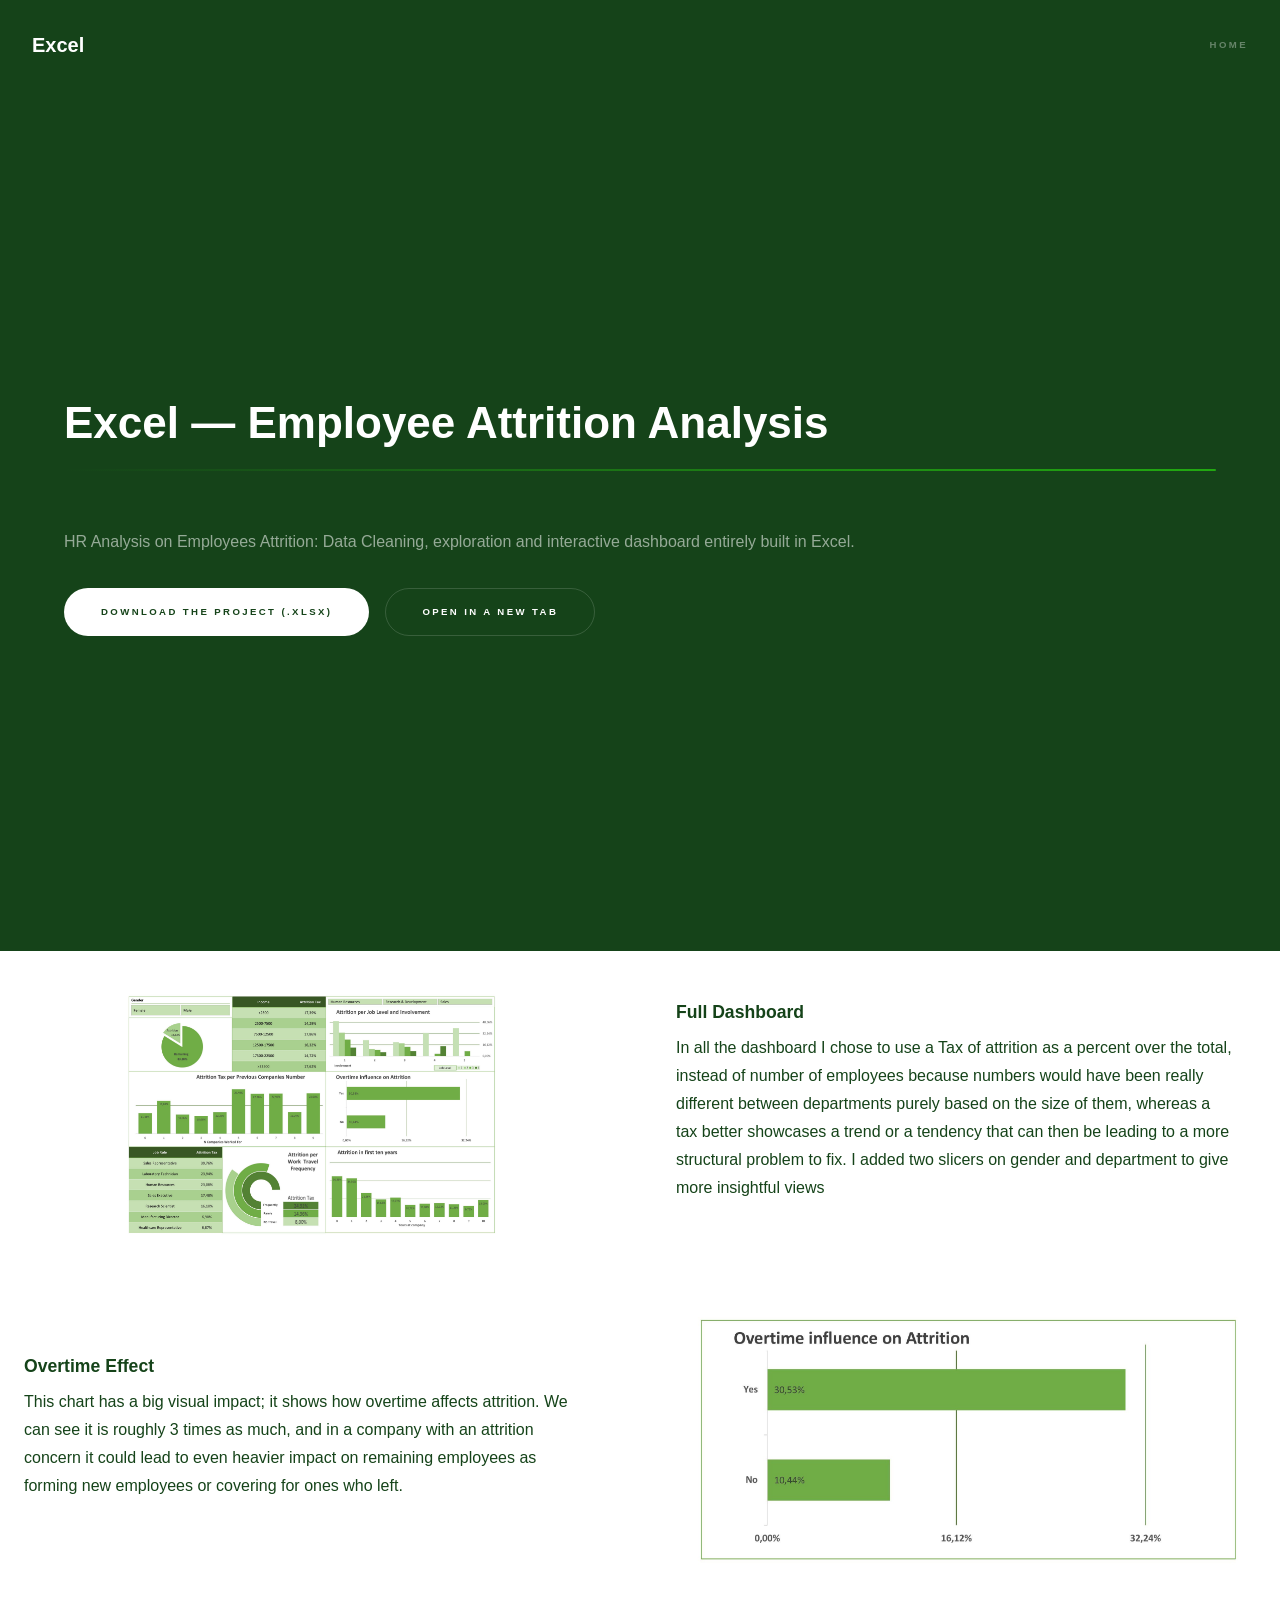
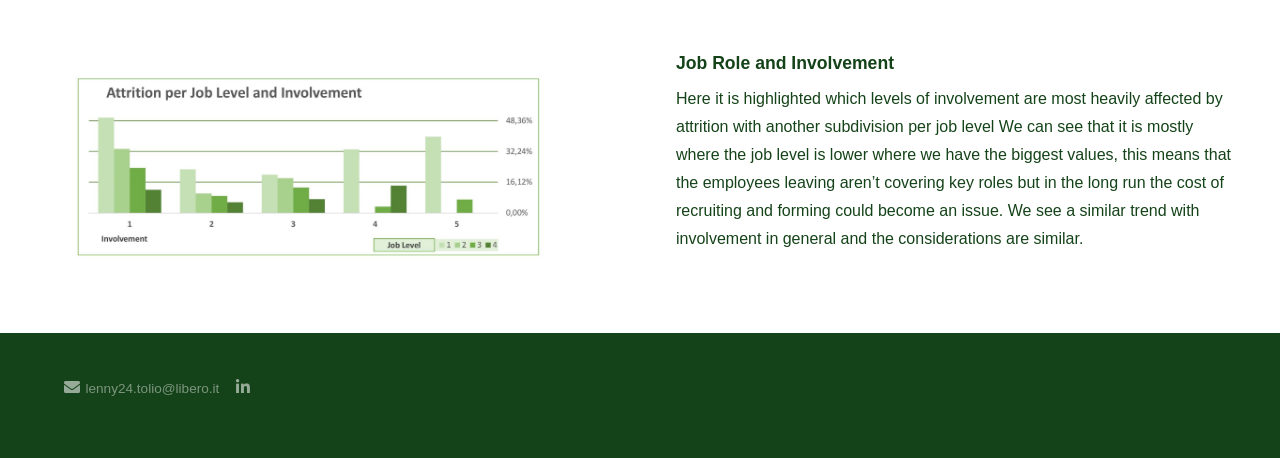
==== commit 6e1caa80: "Update Excel.html" ====
--- a/Excel.html
+++ b/Excel.html
@@ -30,8 +30,8 @@
 							<p>HR Analysis on Employees Attrition: Data Cleaning, exploration and interactive dashboard entirely built in Excel.</p>
 							<ul class="actions">
 								<!-- Sostituisci il percorso con quello reale del tuo file .xlsx -->
-								<li><a href="C:\Users\lenny\Desktop\site\Excel_Project.xlsx" class="button primary" download>Download the Project (.xlsx)</a></li>
-								<li><a href="C:\Users\lenny\Desktop\site\Excel_Project.xlsx" class="button" target="_blank" rel="noopener">Open in a new tab</a></li>
+								<li><a href="Excel_Project.xlsx" class="button primary" download>Download the Project (.xlsx)</a></li>
+								<li><a href="Excel_Project.xlsx" class="button" target="_blank" rel="noopener">Open in a new tab</a></li>
 							</ul>
 						</div>
 					</section>
@@ -55,7 +55,7 @@
 							<!-- Row 2: caption left, image right (alternates automatically) -->
 							<div class="row">
 								<div class="image">
-									<img src="C:\Users\lenny\Desktop\site\images\g4.jpg" alt="Analisi per reparto" />
+									<img src="images\g4.jpg" alt="Analisi per reparto" />
 								</div>
 								<div class="caption">
 									<h3>Overtime Effect</h3>
@@ -67,7 +67,7 @@
 							<!-- Row 3: image left, caption right -->
 							<div class="row">
 								<div class="image">
-									<img src="C:\Users\lenny\Desktop\site\images\g2.jpg" alt="Esplorazione dati" />
+									<img src="images\g2.jpg" alt="Esplorazione dati" />
 								</div>
 								<div class="caption">
 									<h3>Job Role and Involvement</h3>
@@ -129,4 +129,4 @@
 			</script>
 
 	</body>
-</html>+</html>
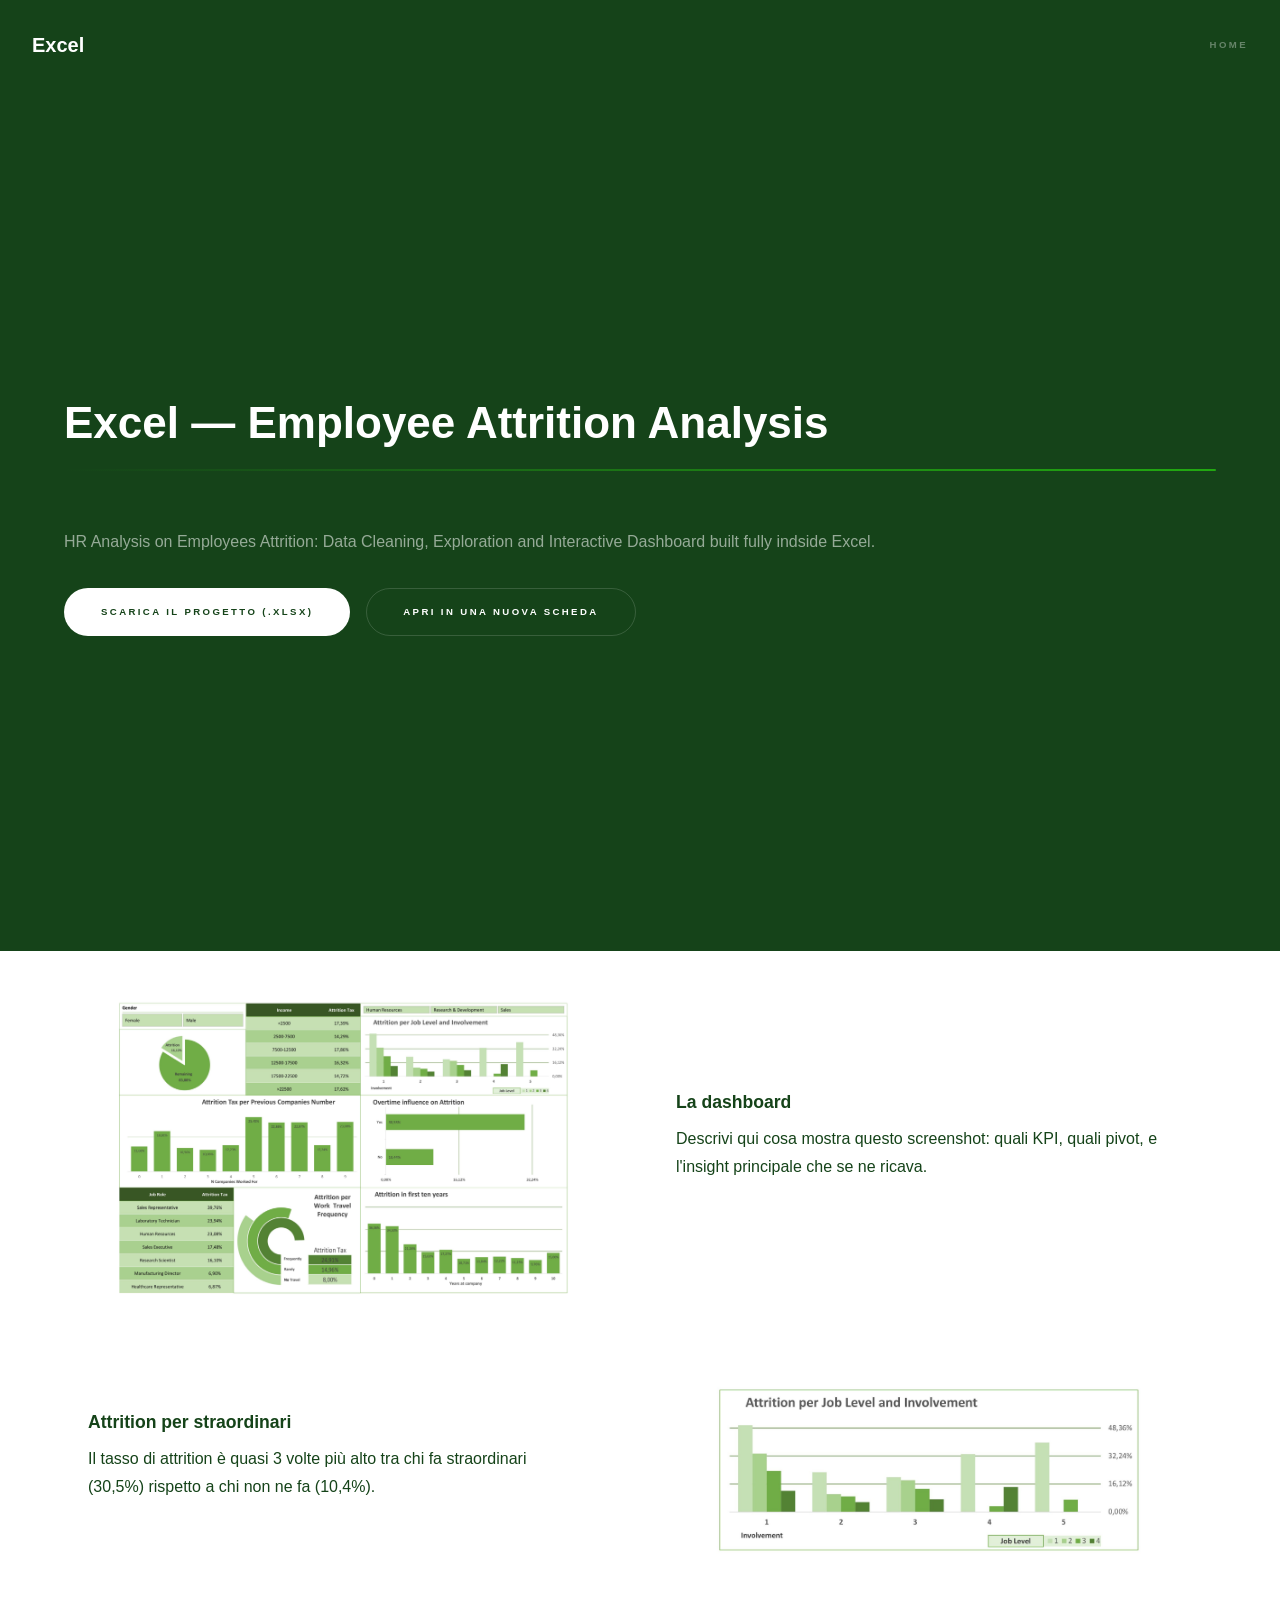
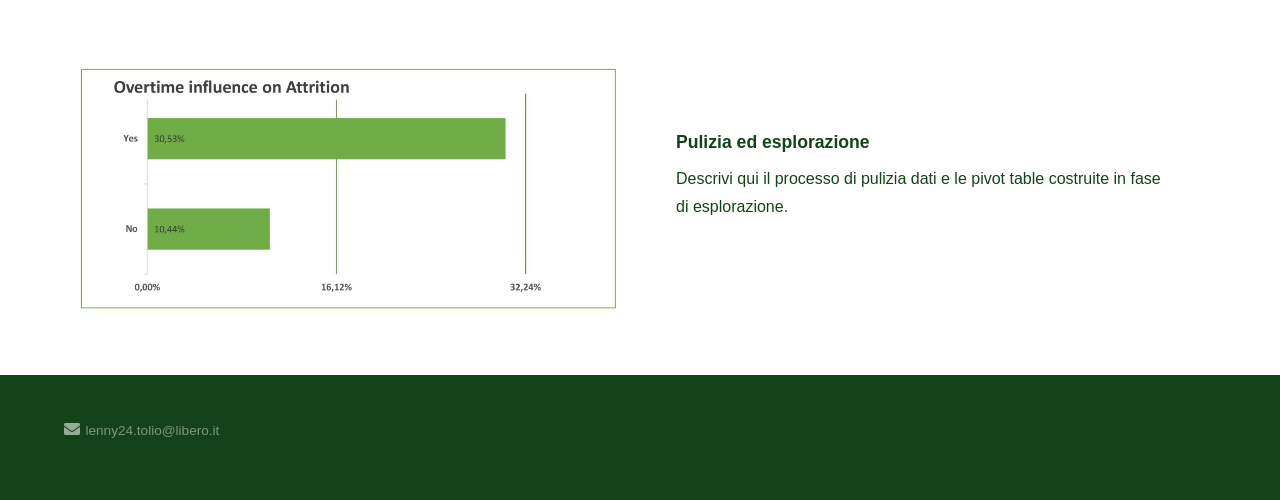
==== commit edce783b: "Add files via upload" ====
--- a/Excel.html
+++ b/Excel.html
@@ -7,12 +7,15 @@
 		<meta name="viewport" content="width=device-width, initial-scale=1, user-scalable=no" />
 		<link rel="stylesheet" href="assets/css/main.css" />
 		<noscript><link rel="stylesheet" href="assets/css/noscript.css" /></noscript>
+		<link rel="icon" type="image/png" href="images/favicon-32.png" sizes="32x32" />
+		<link rel="icon" type="image/png" href="images/favicon-16.png" sizes="16x16" />
+		<link rel="apple-touch-icon" href="images/favicon-180.png" />
 	</head>
 	<body class="is-preload">
 
 		<!-- Header -->
 			<header id="header">
-				<a class="title">Excel</a>
+				<a href="index.html" class="title">Excel</a>
 				<nav>
 					<ul>
 						<li><a href="index.html">Home</a></li>
@@ -27,64 +30,62 @@
 					<section id="main" class="wrapper style1 fullscreen">
 						<div class="inner">
 							<h1 class="major">Excel — Employee Attrition Analysis</h1>
-							<p>HR Analysis on Employees Attrition: Data Cleaning, exploration and interactive dashboard entirely built in Excel.</p>
+							<p>HR Analysis on Employees Attrition: Data Cleaning, Exploration and Interactive Dashboard built fully indside Excel.</p>
 							<ul class="actions">
-								<!-- Sostituisci il percorso con quello reale del tuo file .xlsx -->
-								<li><a href="Excel_Project.xlsx" class="button primary" download>Download the Project (.xlsx)</a></li>
-								<li><a href="Excel_Project.xlsx" class="button" target="_blank" rel="noopener">Open in a new tab</a></li>
+								<li><a href="Excel_Project.xlsx" class="button primary" download>Scarica il progetto (.xlsx)</a></li>
+								<li><a href="Excel_Project.xlsx" class="button" target="_blank" rel="noopener">Apri in una nuova scheda</a></li>
 							</ul>
 						</div>
 					</section>
 
 				<!-- Gallery: alternating image / text rows (replicable) -->
 					<section id="gallery" class="wrapper project-gallery">
-						<div class="whole">
+						<div class="inner">
 
 							<!-- Row 1: image left, caption right -->
 							<div class="row">
 								<div class="image">
-									<img src="images\Dashboard1.png" alt="Dashboard principale" />
+									<img src="images/Dashboard.png" alt="Dashboard principale" />
 								</div>
 								<div class="caption">
-									<h3>Full Dashboard</h3>
-									<p>In all the dashboard I chose to use a Tax of attrition as a percent over the total, instead of number of employees because numbers would have been really different between departments purely based on the size of them, whereas a tax better showcases a trend or a tendency that can then be leading to a more structural problem to fix.
-										I added two slicers on gender and department to give more insightful views</p>
+									<h3>La dashboard</h3>
+									<p>Descrivi qui cosa mostra questo screenshot: quali KPI, quali pivot, e l'insight principale che se ne ricava.</p>
 								</div>
 							</div>
 
 							<!-- Row 2: caption left, image right (alternates automatically) -->
 							<div class="row">
 								<div class="image">
-									<img src="images\g4.jpg" alt="Analisi per reparto" />
+									<img src="images/g2.jpg" alt="Analisi per reparto" />
 								</div>
 								<div class="caption">
-									<h3>Overtime Effect</h3>
-									<p>This chart has a big visual impact; it shows how overtime affects attrition.
-									We can see it is roughly 3 times as much, and in a company with an attrition concern it could lead to even heavier impact on remaining employees as forming new employees or covering for ones who left.</p>
+									<h3>Attrition per straordinari</h3>
+									<p>Il tasso di attrition è quasi 3 volte più alto tra chi fa straordinari (30,5%) rispetto a chi non ne fa (10,4%).</p>
 								</div>
 							</div>
 
 							<!-- Row 3: image left, caption right -->
 							<div class="row">
 								<div class="image">
-									<img src="images\g2.jpg" alt="Esplorazione dati" />
+									<img src="images/g4.jpg" alt="Esplorazione dati" />
 								</div>
 								<div class="caption">
-									<h3>Job Role and Involvement</h3>
-									<p>Here it is highlighted which levels of involvement are most heavily affected by attrition with another subdivision per job level
-										We can see that it is mostly where the job level is lower where we have the biggest values, this means that the employees leaving aren’t covering key roles but in the long run the cost of recruiting and forming could become an issue. We see a similar trend with involvement in general and the considerations are similar.</p>
+									<h3>Pulizia ed esplorazione</h3>
+									<p>Descrivi qui il processo di pulizia dati e le pivot table costruite in fase di esplorazione.</p>
 								</div>
 							</div>
 
-							<!--
-								Per aggiungere un'altra foto: copia un intero blocco <div class="row">...</div>
-								e incollalo qui sotto. L'alternanza immagine/testo è automatica
-								(righe pari e dispari si invertono da sole, non serve cambiare nulla a mano).
-							-->
+							<!---->
 
 						</div>
 					</section>
 
+			</div>
+
+		<!-- Lightbox  -->
+			<div id="lightbox">
+				<span class="lightbox-close">&times;</span>
+				<img id="lightbox-img" src="" alt="" />
 			</div>
 
 		<!-- Footer -->
@@ -93,9 +94,9 @@
 					<ul class="icons">
 						<li class="email-item">
 							<a href="#" class="icon solid fa-envelope" id="copy-email" title="Copia l'indirizzo email"><span class="label">Email</span></a><span class="email-text" id="copy-email-text">lenny24.tolio@libero.it</span>
-							<span class="copied-tip" id="copied-tip">Copiato negli appunti!</span>
+							<span class="copied-tip" id="copied-tip">Copied!</span>
 						</li>
-						<li><a href="https://www.linkedin.com/in/tuo-profilo" class="icon brands fa-linkedin-in"><span class="label">LinkedIn</span></a></li>
+					<!--	<li><a href="https://www.linkedin.com/in/tuo-profilo" class="icon brands fa-linkedin-in"><span class="label">LinkedIn</span></a></li>-->
 					</ul>
 				</div>
 			</footer>
@@ -129,4 +130,4 @@
 			</script>
 
 	</body>
-</html>
+</html>
--- a/assets/css/main.css
+++ b/assets/css/main.css
@@ -4225,3 +4225,66 @@
 			ul.icons li.email-item .copied-tip.visible {
 				opacity: 1;
 			}
+
+/* Project Gallery: hover zoom + click-to-fullscreen lightbox */
+
+	.project-gallery .row > .image img {
+		cursor: zoom-in;
+		-moz-transition: transform 0.35s ease;
+		-webkit-transition: transform 0.35s ease;
+		-ms-transition: transform 0.35s ease;
+		transition: transform 0.35s ease;
+	}
+
+		.project-gallery .row > .image:hover img {
+			-moz-transform: scale(1.08);
+			-webkit-transform: scale(1.08);
+			-ms-transform: scale(1.08);
+			transform: scale(1.08);
+		}
+
+	#lightbox {
+		display: none;
+		position: fixed;
+		top: 0;
+		left: 0;
+		width: 100%;
+		height: 100%;
+		background: rgba(21, 67, 25, 0.92);
+		z-index: 9999;
+		cursor: zoom-out;
+		-moz-align-items: center;
+		-webkit-align-items: center;
+		-ms-align-items: center;
+		align-items: center;
+		-moz-justify-content: center;
+		-webkit-justify-content: center;
+		-ms-justify-content: center;
+		justify-content: center;
+	}
+
+		#lightbox.active {
+			display: -moz-flex;
+			display: -webkit-flex;
+			display: -ms-flex;
+			display: flex;
+		}
+
+		#lightbox img {
+			max-width: 90vw;
+			max-height: 90vh;
+			-o-object-fit: contain;
+			object-fit: contain;
+			border-radius: 0.3em;
+			box-shadow: 0 0 40px rgba(0, 0, 0, 0.5);
+		}
+
+		#lightbox .lightbox-close {
+			position: absolute;
+			top: 1em;
+			right: 1.5em;
+			font-size: 2.5em;
+			color: #ffffff;
+			line-height: 1;
+			cursor: pointer;
+		}
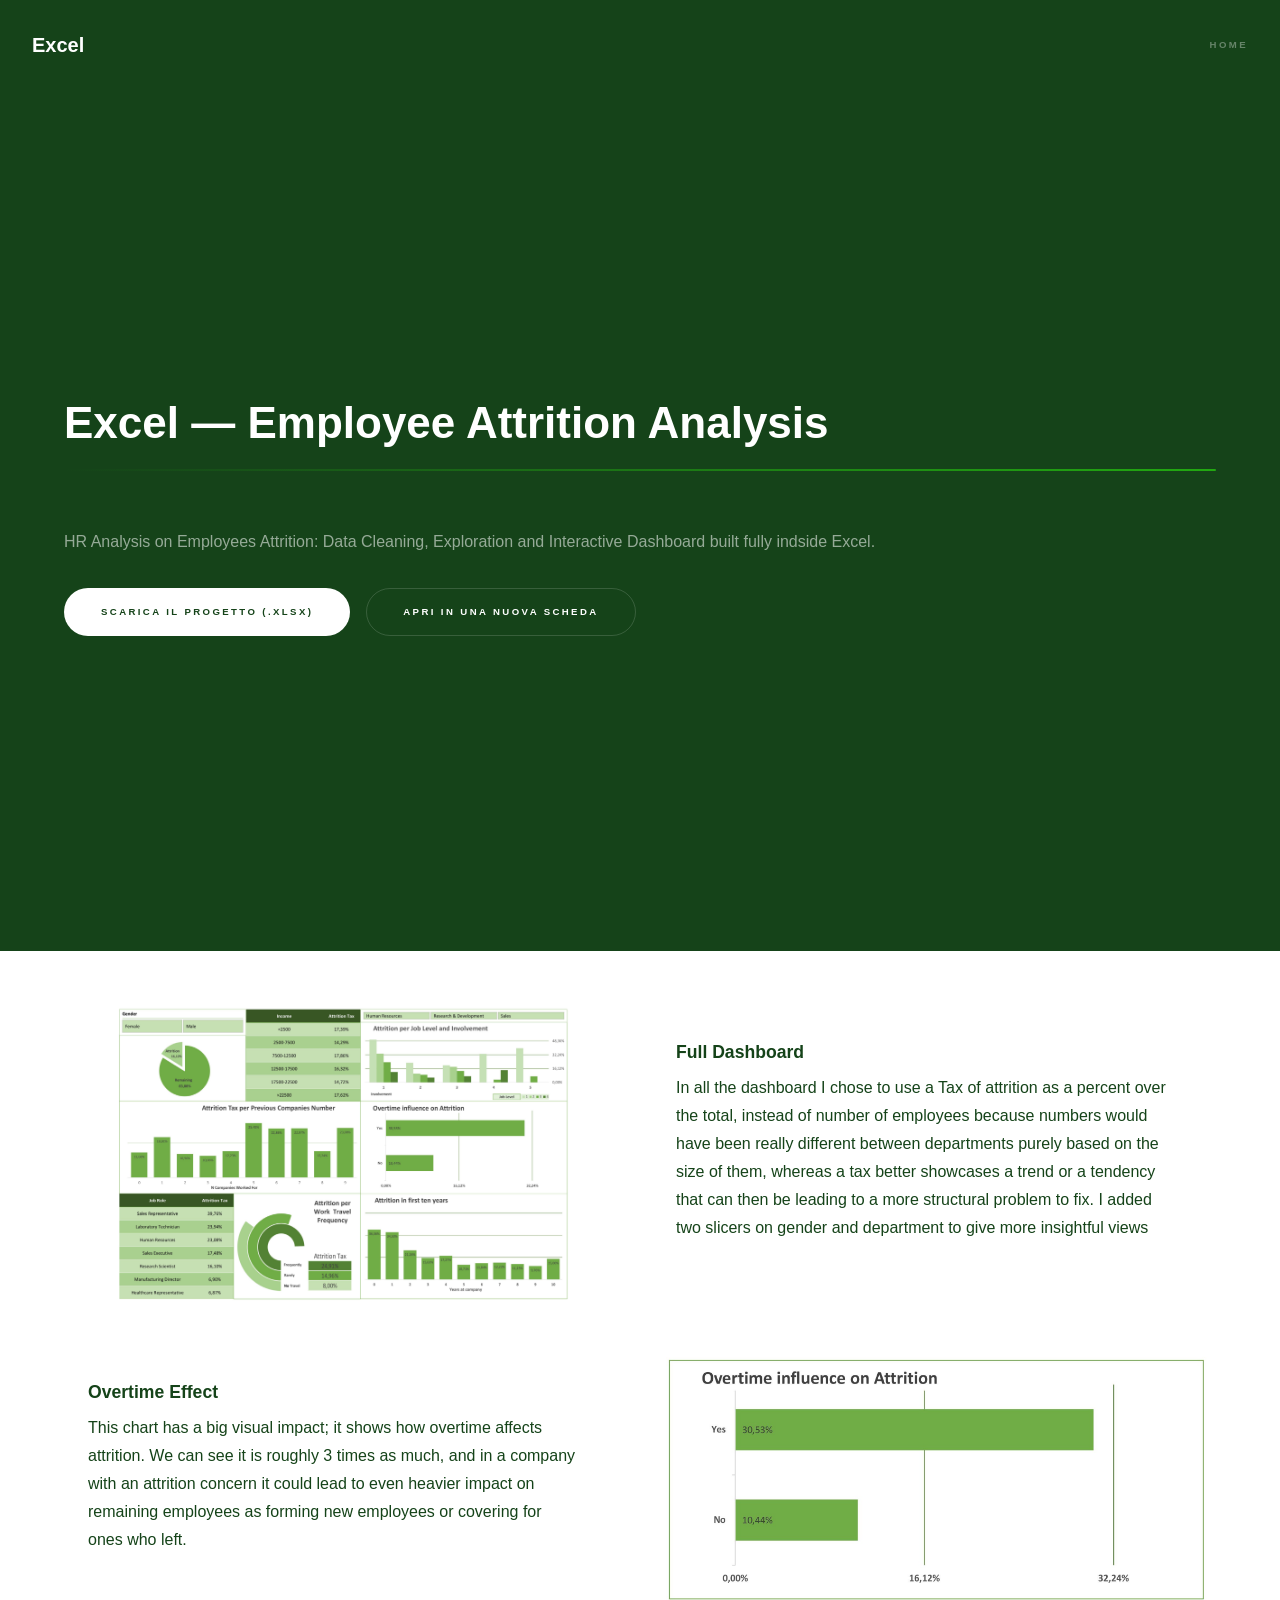
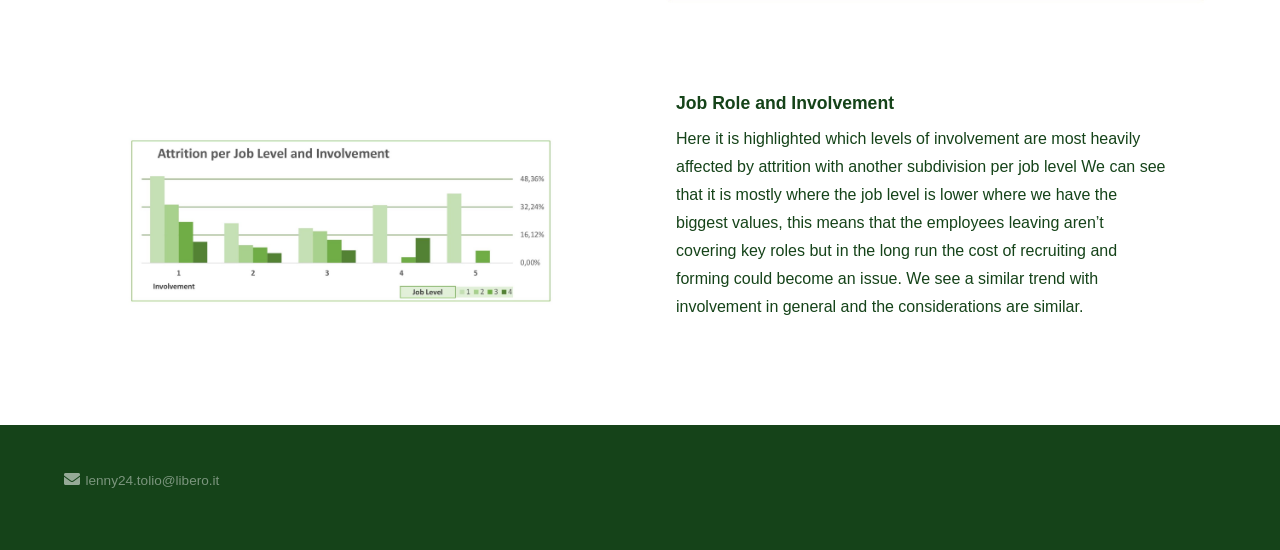
==== commit 7af9a17d: "Update Excel.html" ====
--- a/Excel.html
+++ b/Excel.html
@@ -48,30 +48,33 @@
 									<img src="images/Dashboard.png" alt="Dashboard principale" />
 								</div>
 								<div class="caption">
-									<h3>La dashboard</h3>
-									<p>Descrivi qui cosa mostra questo screenshot: quali KPI, quali pivot, e l'insight principale che se ne ricava.</p>
+									<h3>Full Dashboard</h3>
+									<p>In all the dashboard I chose to use a Tax of attrition as a percent over the total, instead of number of employees because numbers would have been really different between departments purely based on the size of them, whereas a tax better showcases a trend or a tendency that can then be leading to a more structural problem to fix.
+										I added two slicers on gender and department to give more insightful views</p>
 								</div>
 							</div>
 
 							<!-- Row 2: caption left, image right (alternates automatically) -->
 							<div class="row">
 								<div class="image">
-									<img src="images/g2.jpg" alt="Analisi per reparto" />
+									<img src="images/g4.jpg" alt="Analisi per reparto" />
 								</div>
 								<div class="caption">
-									<h3>Attrition per straordinari</h3>
-									<p>Il tasso di attrition è quasi 3 volte più alto tra chi fa straordinari (30,5%) rispetto a chi non ne fa (10,4%).</p>
+									<h3>Overtime Effect</h3>
+									<p>This chart has a big visual impact; it shows how overtime affects attrition.
+									We can see it is roughly 3 times as much, and in a company with an attrition concern it could lead to even heavier impact on remaining employees as forming new employees or covering for ones who left.</p>
 								</div>
 							</div>
 
 							<!-- Row 3: image left, caption right -->
 							<div class="row">
 								<div class="image">
-									<img src="images/g4.jpg" alt="Esplorazione dati" />
+									<img src="images/g2.jpg" alt="Esplorazione dati" />
 								</div>
 								<div class="caption">
-									<h3>Pulizia ed esplorazione</h3>
-									<p>Descrivi qui il processo di pulizia dati e le pivot table costruite in fase di esplorazione.</p>
+									<h3>Job Role and Involvement</h3>
+									<p>Here it is highlighted which levels of involvement are most heavily affected by attrition with another subdivision per job level
+										We can see that it is mostly where the job level is lower where we have the biggest values, this means that the employees leaving aren’t covering key roles but in the long run the cost of recruiting and forming could become an issue. We see a similar trend with involvement in general and the considerations are similar.</p>
 								</div>
 							</div>
 
@@ -110,6 +113,26 @@
 			<script src="assets/js/util.js"></script>
 			<script src="assets/js/main.js"></script>
 
+		<!-- Lightbox: click a gallery image to view it full-screen, uncropped -->
+			<script>
+				(function () {
+					var lightbox = document.getElementById("lightbox");
+					var lightboxImg = document.getElementById("lightbox-img");
+					document.querySelectorAll(".project-gallery .image img").forEach(function (img) {
+						img.addEventListener("click", function () {
+							lightboxImg.src = img.getAttribute("src");
+							lightboxImg.alt = img.getAttribute("alt") || "";
+							lightbox.classList.add("active");
+						});
+					});
+					lightbox.addEventListener("click", function () {
+						lightbox.classList.remove("active");
+					});
+					document.addEventListener("keydown", function (e) {
+						if (e.key === "Escape") lightbox.classList.remove("active");
+					});
+				})();
+			</script>
 		<!-- Copy email to clipboard -->
 			<script>
 				(function () {
@@ -130,4 +153,4 @@
 			</script>
 
 	</body>
-</html>+</html>
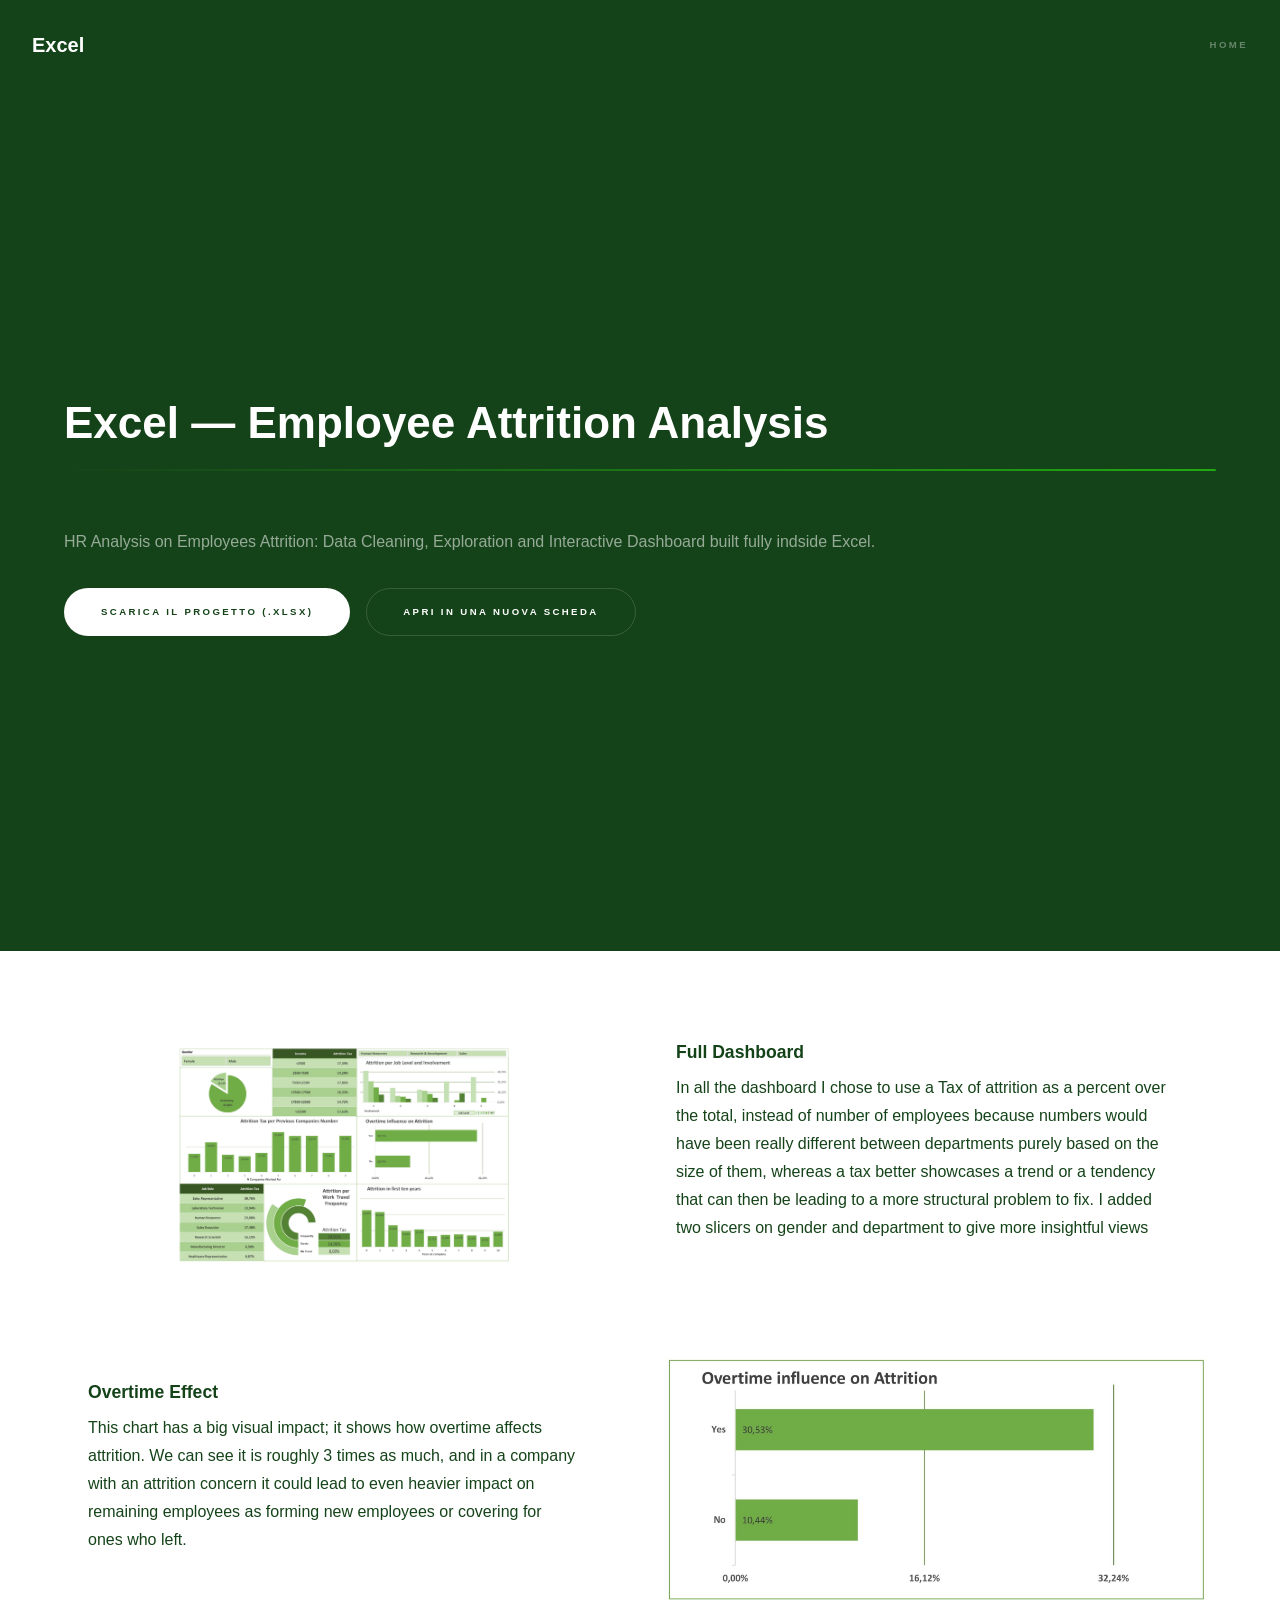
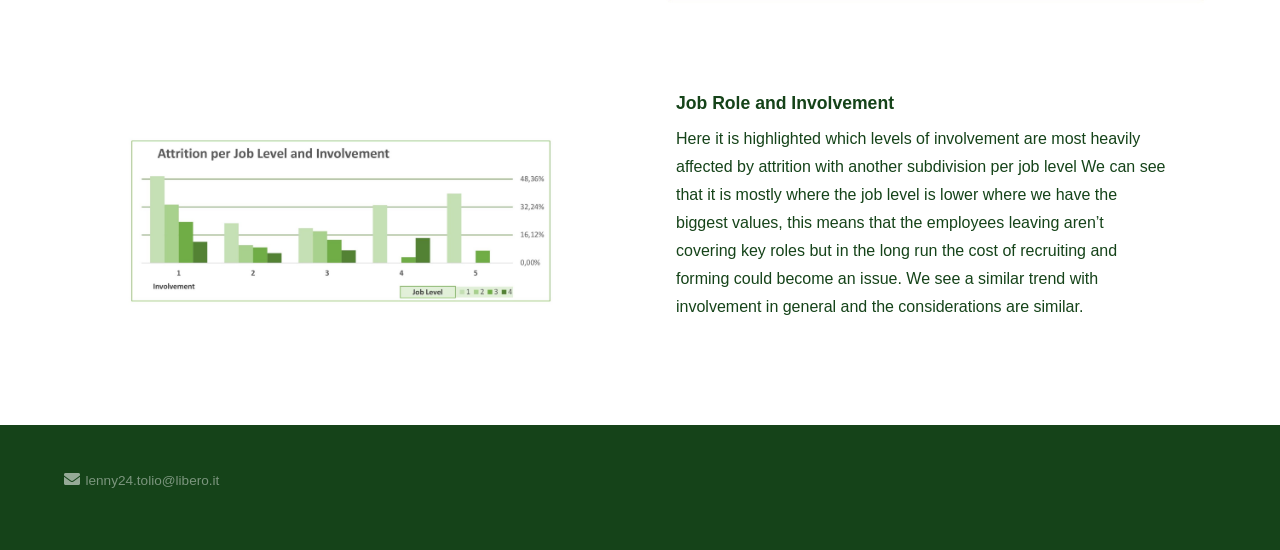
==== commit e43cff58: "Update Excel.html" ====
--- a/Excel.html
+++ b/Excel.html
@@ -45,7 +45,7 @@
 							<!-- Row 1: image left, caption right -->
 							<div class="row">
 								<div class="image">
-									<img src="images/Dashboard.png" alt="Dashboard principale" />
+									<img src="images/Dashboard1.png" alt="Dashboard principale" />
 								</div>
 								<div class="caption">
 									<h3>Full Dashboard</h3>
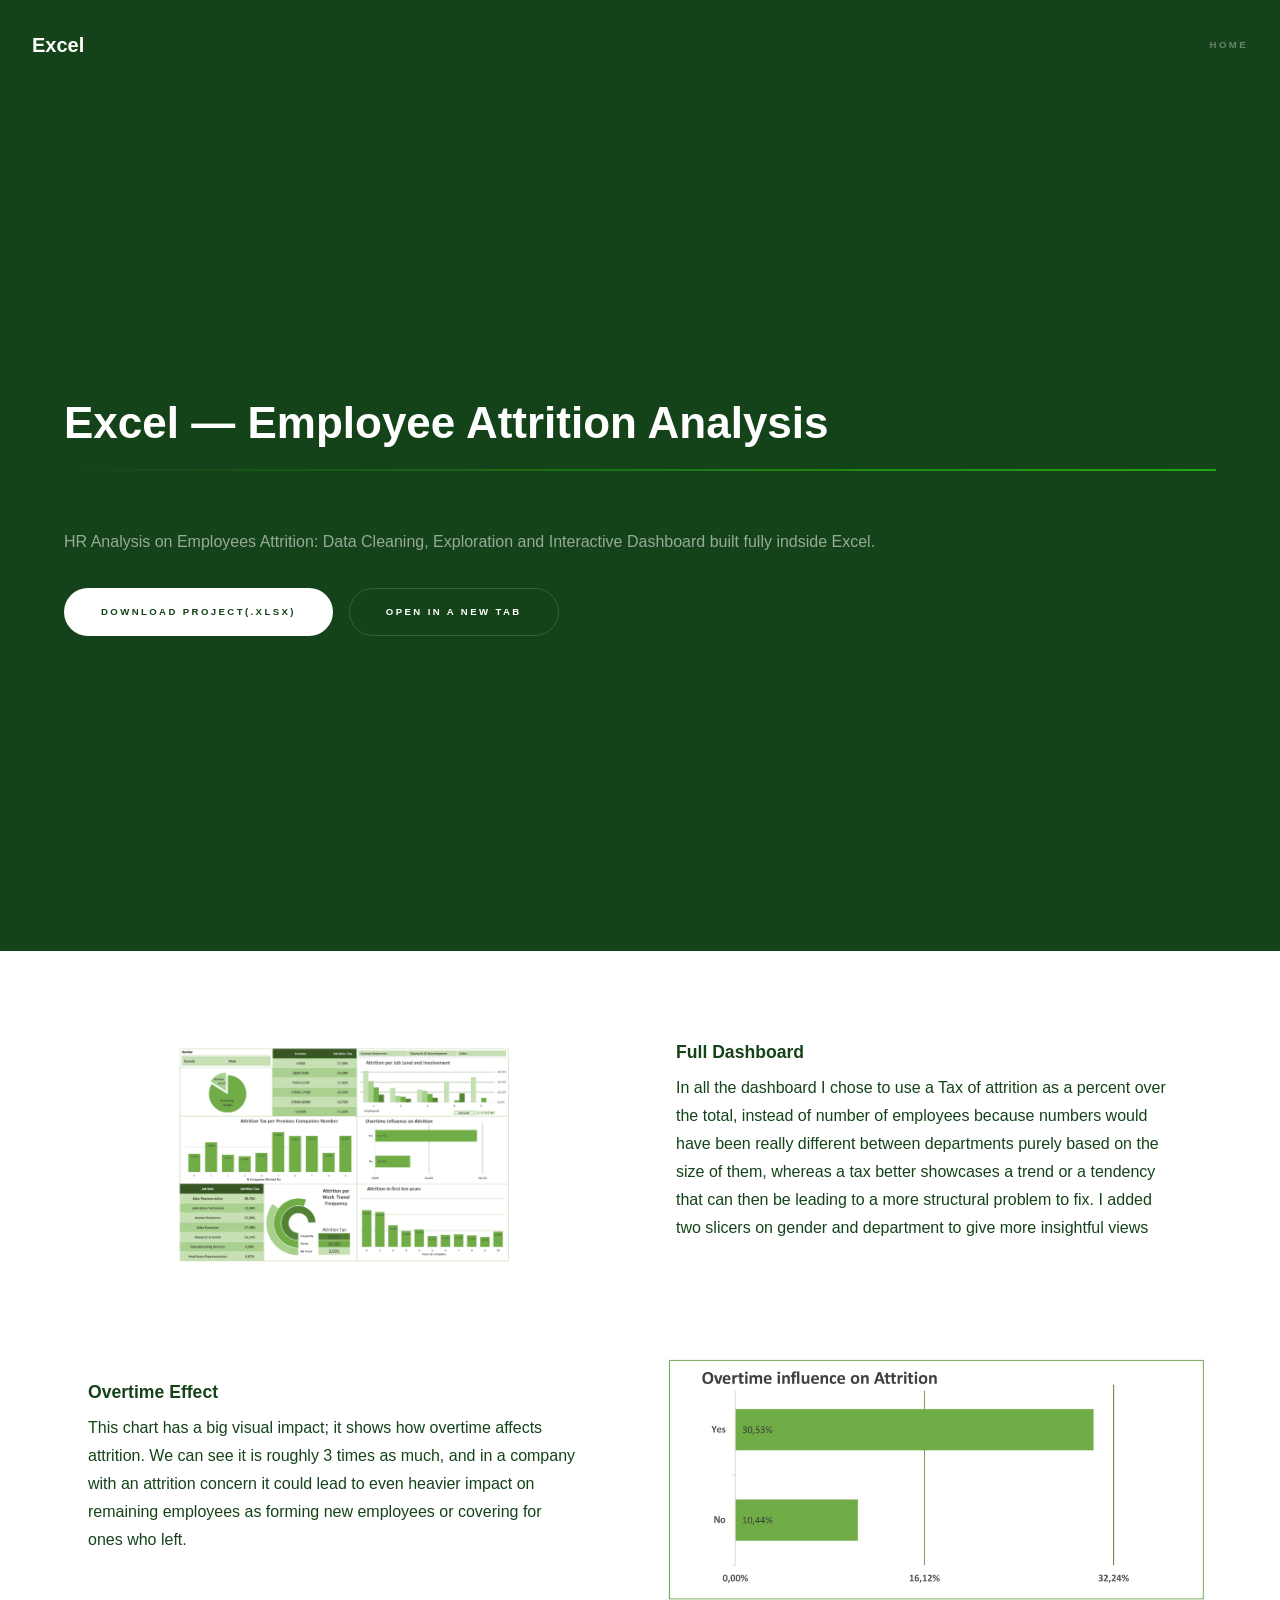
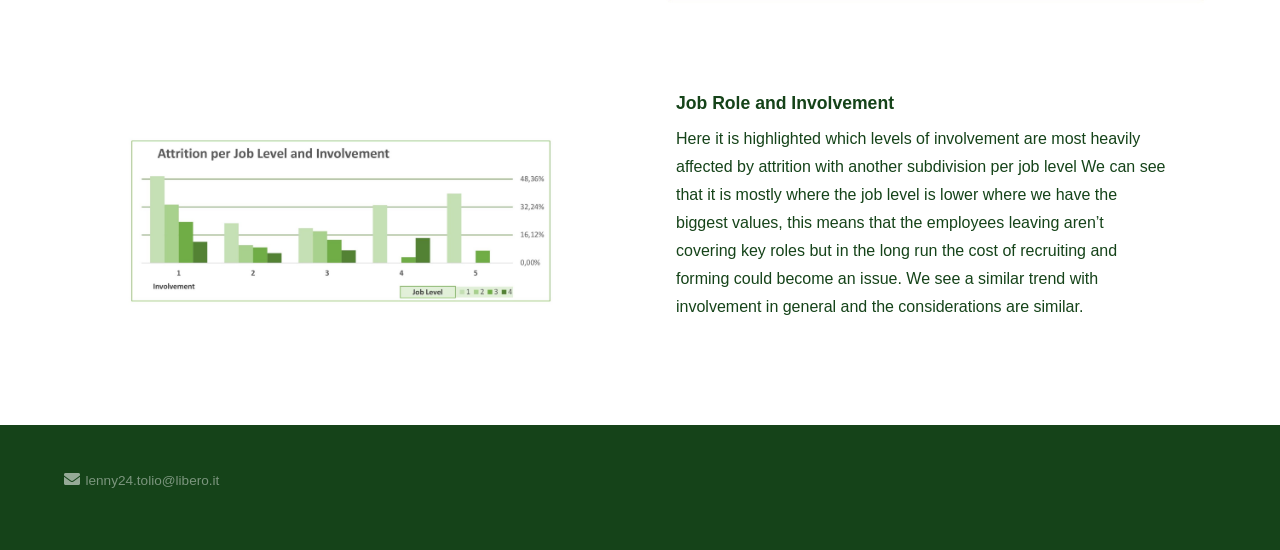
==== commit c81c1784: "Update Excel.html" ====
--- a/Excel.html
+++ b/Excel.html
@@ -32,8 +32,8 @@
 							<h1 class="major">Excel — Employee Attrition Analysis</h1>
 							<p>HR Analysis on Employees Attrition: Data Cleaning, Exploration and Interactive Dashboard built fully indside Excel.</p>
 							<ul class="actions">
-								<li><a href="Excel_Project.xlsx" class="button primary" download>Scarica il progetto (.xlsx)</a></li>
-								<li><a href="Excel_Project.xlsx" class="button" target="_blank" rel="noopener">Apri in una nuova scheda</a></li>
+								<li><a href="Excel_Project.xlsx" class="button primary" download>Download Project(.xlsx)</a></li>
+								<li><a href="Excel_Project.xlsx" class="button" target="_blank" rel="noopener">Open in a new Tab</a></li>
 							</ul>
 						</div>
 					</section>
@@ -49,7 +49,9 @@
 								</div>
 								<div class="caption">
 									<h3>Full Dashboard</h3>
-									<p>In all the dashboard I chose to use a Tax of attrition as a percent over the total, instead of number of employees because numbers would have been really different between departments purely based on the size of them, whereas a tax better showcases a trend or a tendency that can then be leading to a more structural problem to fix.
+									<p>In all the dashboard I chose to use a Tax of attrition as a percent over the total, instead of number of employees because numbers would 
+										have been really different between departments purely based on the size of them, whereas a tax better showcases a trend or a tendency 
+										that can then be leading to a more structural problem to fix.
 										I added two slicers on gender and department to give more insightful views</p>
 								</div>
 							</div>
@@ -61,8 +63,10 @@
 								</div>
 								<div class="caption">
 									<h3>Overtime Effect</h3>
-									<p>This chart has a big visual impact; it shows how overtime affects attrition.
-									We can see it is roughly 3 times as much, and in a company with an attrition concern it could lead to even heavier impact on remaining employees as forming new employees or covering for ones who left.</p>
+								<p>This chart has a big visual impact; it shows how overtime affects attrition.
+									We can see it is roughly 3 times as much, and in a company with an attrition
+								concern it could lead to even heavier impact on remaining employees as forming new employees
+								or covering for ones who left.</p>
 								</div>
 							</div>
 
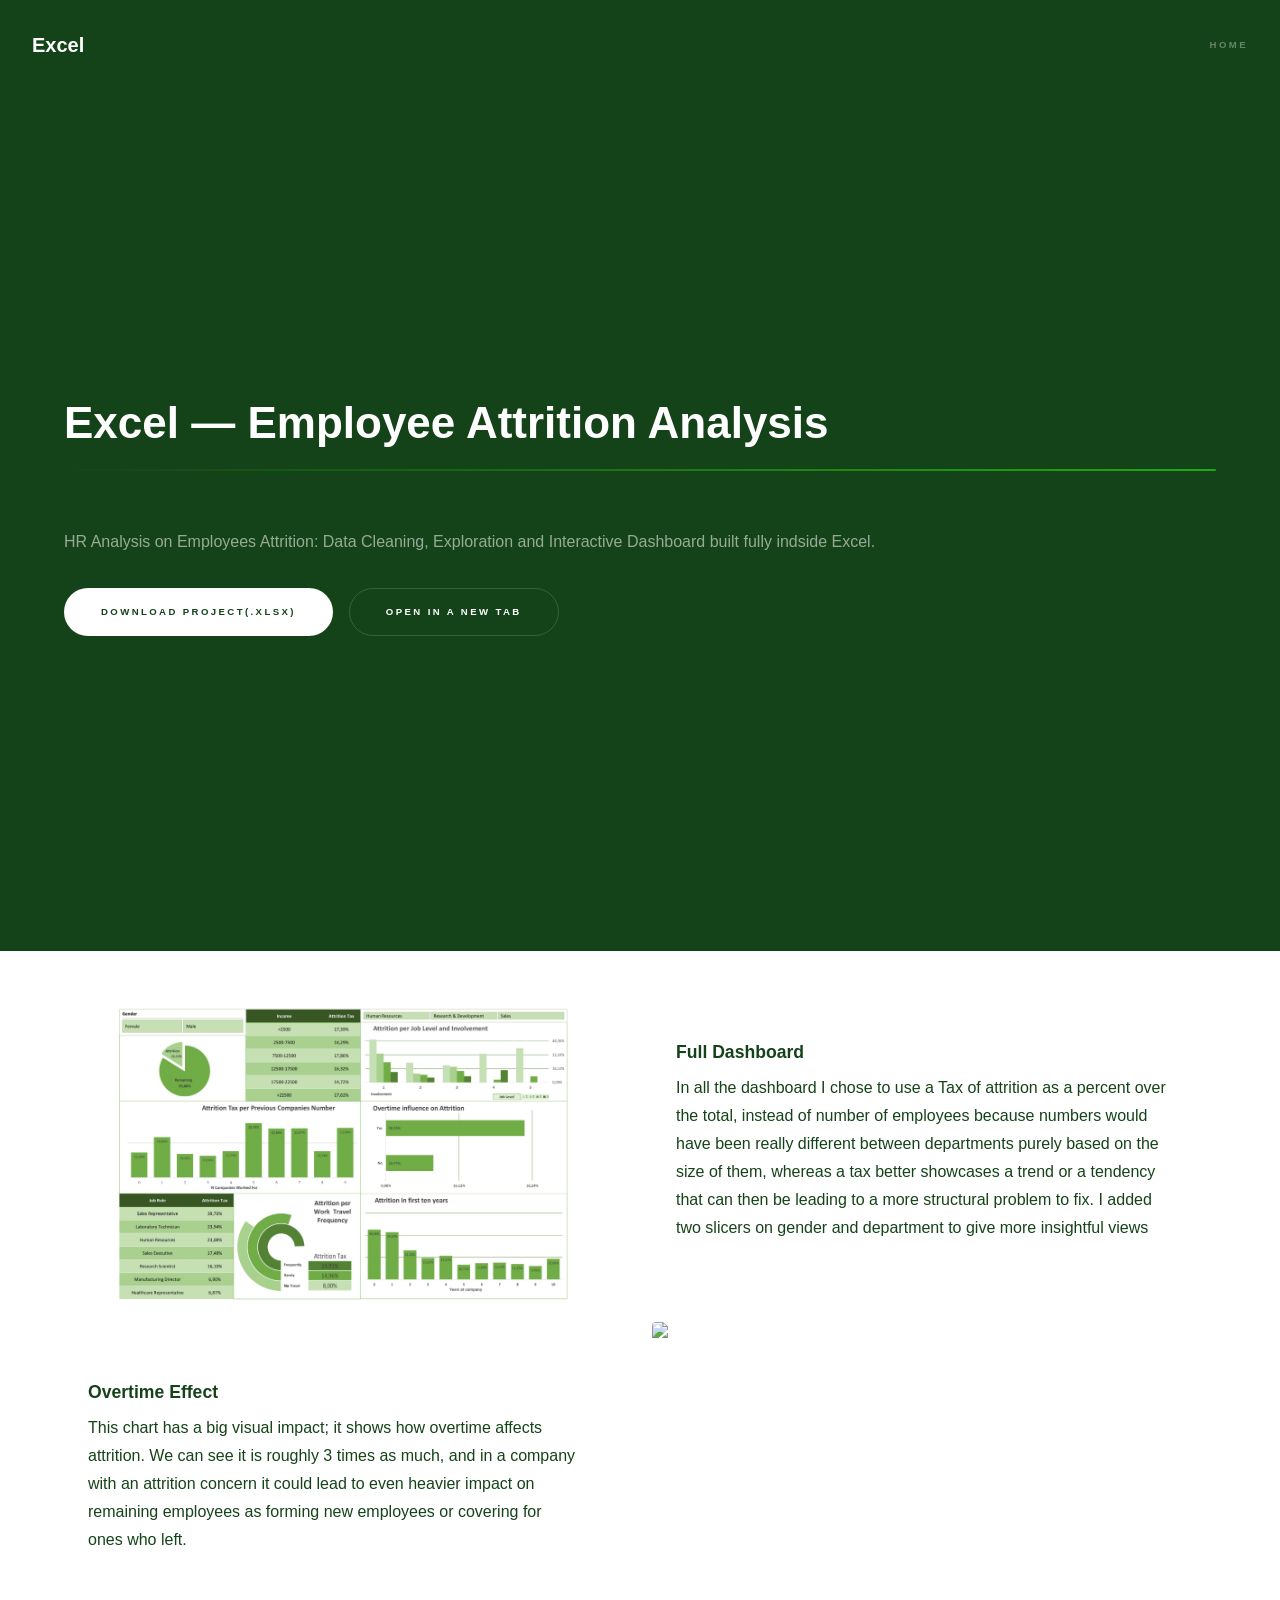
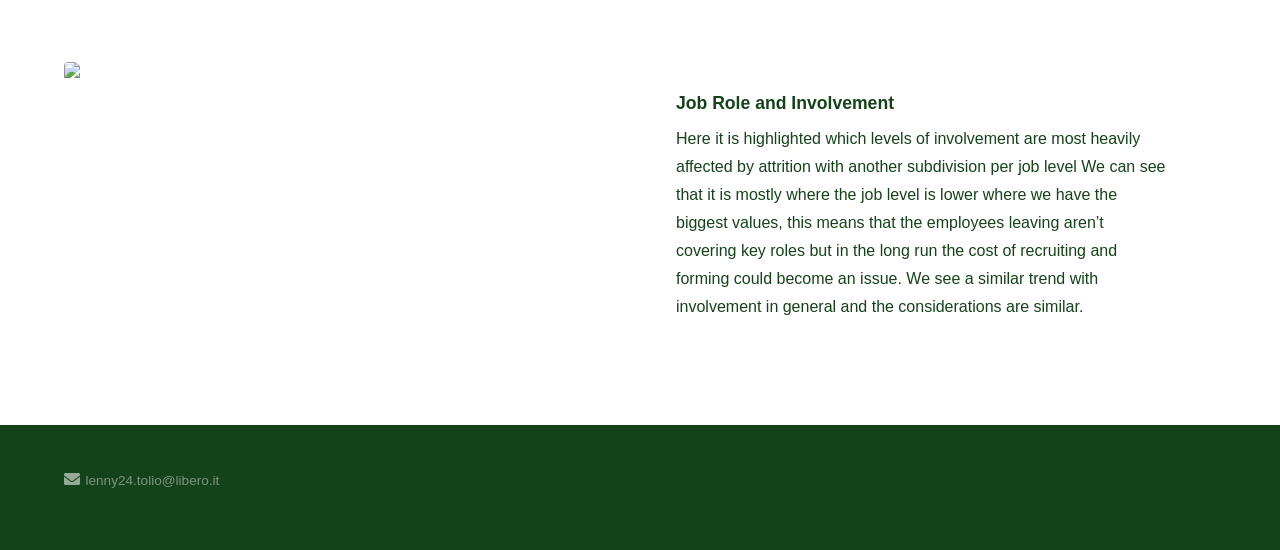
==== commit bcf5143c: "Add files via upload favico and image cropping" ====
--- a/Excel.html
+++ b/Excel.html
@@ -1,21 +1,24 @@
 <!DOCTYPE HTML>
-
 <html>
 	<head>
-		<title>Excel Project on Attrition</title>
+		<title>Lenny Tolio Portfolio</title>
 		<meta charset="utf-8" />
 		<meta name="viewport" content="width=device-width, initial-scale=1, user-scalable=no" />
 		<link rel="stylesheet" href="assets/css/main.css" />
 		<noscript><link rel="stylesheet" href="assets/css/noscript.css" /></noscript>
-		<link rel="icon" type="image/png" href="images/favicon-32.png" sizes="32x32" />
-		<link rel="icon" type="image/png" href="images/favicon-16.png" sizes="16x16" />
-		<link rel="apple-touch-icon" href="images/favicon-180.png" />
+		<!-- Favicon: dark logo when the browser is in light mode, light logo when in dark mode -->
+		<link rel="icon" type="image/png" sizes="32x32" href="images/favicon-light-32.png" media="(prefers-color-scheme: light)" />
+		<link rel="icon" type="image/png" sizes="16x16" href="images/favicon-light-16.png" media="(prefers-color-scheme: light)" />
+		<link rel="icon" type="image/png" sizes="32x32" href="images/favicon-dark-32.png" media="(prefers-color-scheme: dark)" />
+		<link rel="icon" type="image/png" sizes="16x16" href="images/favicon-dark-16.png" media="(prefers-color-scheme: dark)" />
+		<link rel="icon" href="favicon.ico" />
+		<link rel="apple-touch-icon" href="images/favicon-light-180.png" />
 	</head>
 	<body class="is-preload">
 
 		<!-- Header -->
 			<header id="header">
-				<a href="index.html" class="title">Excel</a>
+				<a class="title">Excel</a>
 				<nav>
 					<ul>
 						<li><a href="index.html">Home</a></li>
@@ -45,7 +48,7 @@
 							<!-- Row 1: image left, caption right -->
 							<div class="row">
 								<div class="image">
-									<img src="images/Dashboard1.png" alt="Dashboard principale" />
+									<img src="images/Dashboard.png" alt="Dashboard principale" />
 								</div>
 								<div class="caption">
 									<h3>Full Dashboard</h3>
@@ -59,7 +62,7 @@
 							<!-- Row 2: caption left, image right (alternates automatically) -->
 							<div class="row">
 								<div class="image">
-									<img src="images/g4.jpg" alt="Analisi per reparto" />
+									<img src="images/G1.png" alt="Analisi per reparto" />
 								</div>
 								<div class="caption">
 									<h3>Overtime Effect</h3>
@@ -73,7 +76,7 @@
 							<!-- Row 3: image left, caption right -->
 							<div class="row">
 								<div class="image">
-									<img src="images/g2.jpg" alt="Esplorazione dati" />
+									<img src="images/G2.png" alt="Esplorazione dati" />
 								</div>
 								<div class="caption">
 									<h3>Job Role and Involvement</h3>
